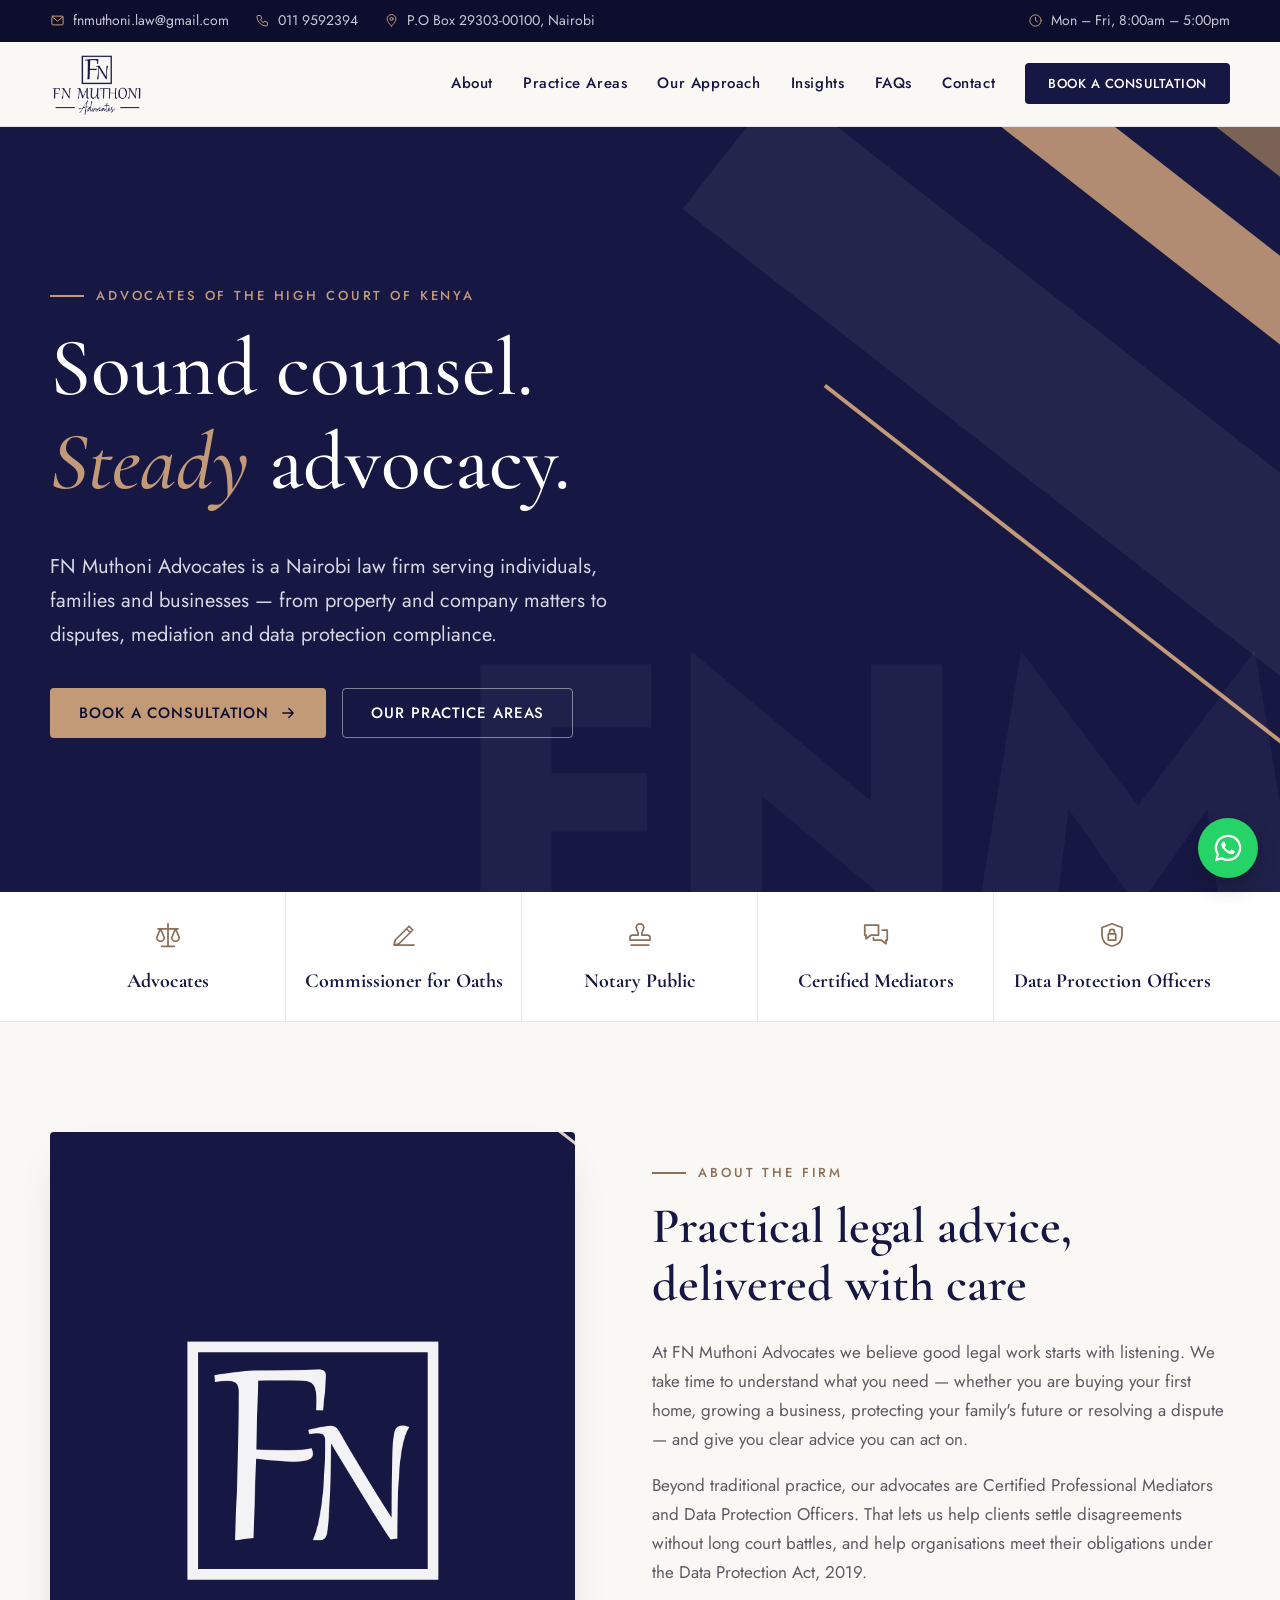
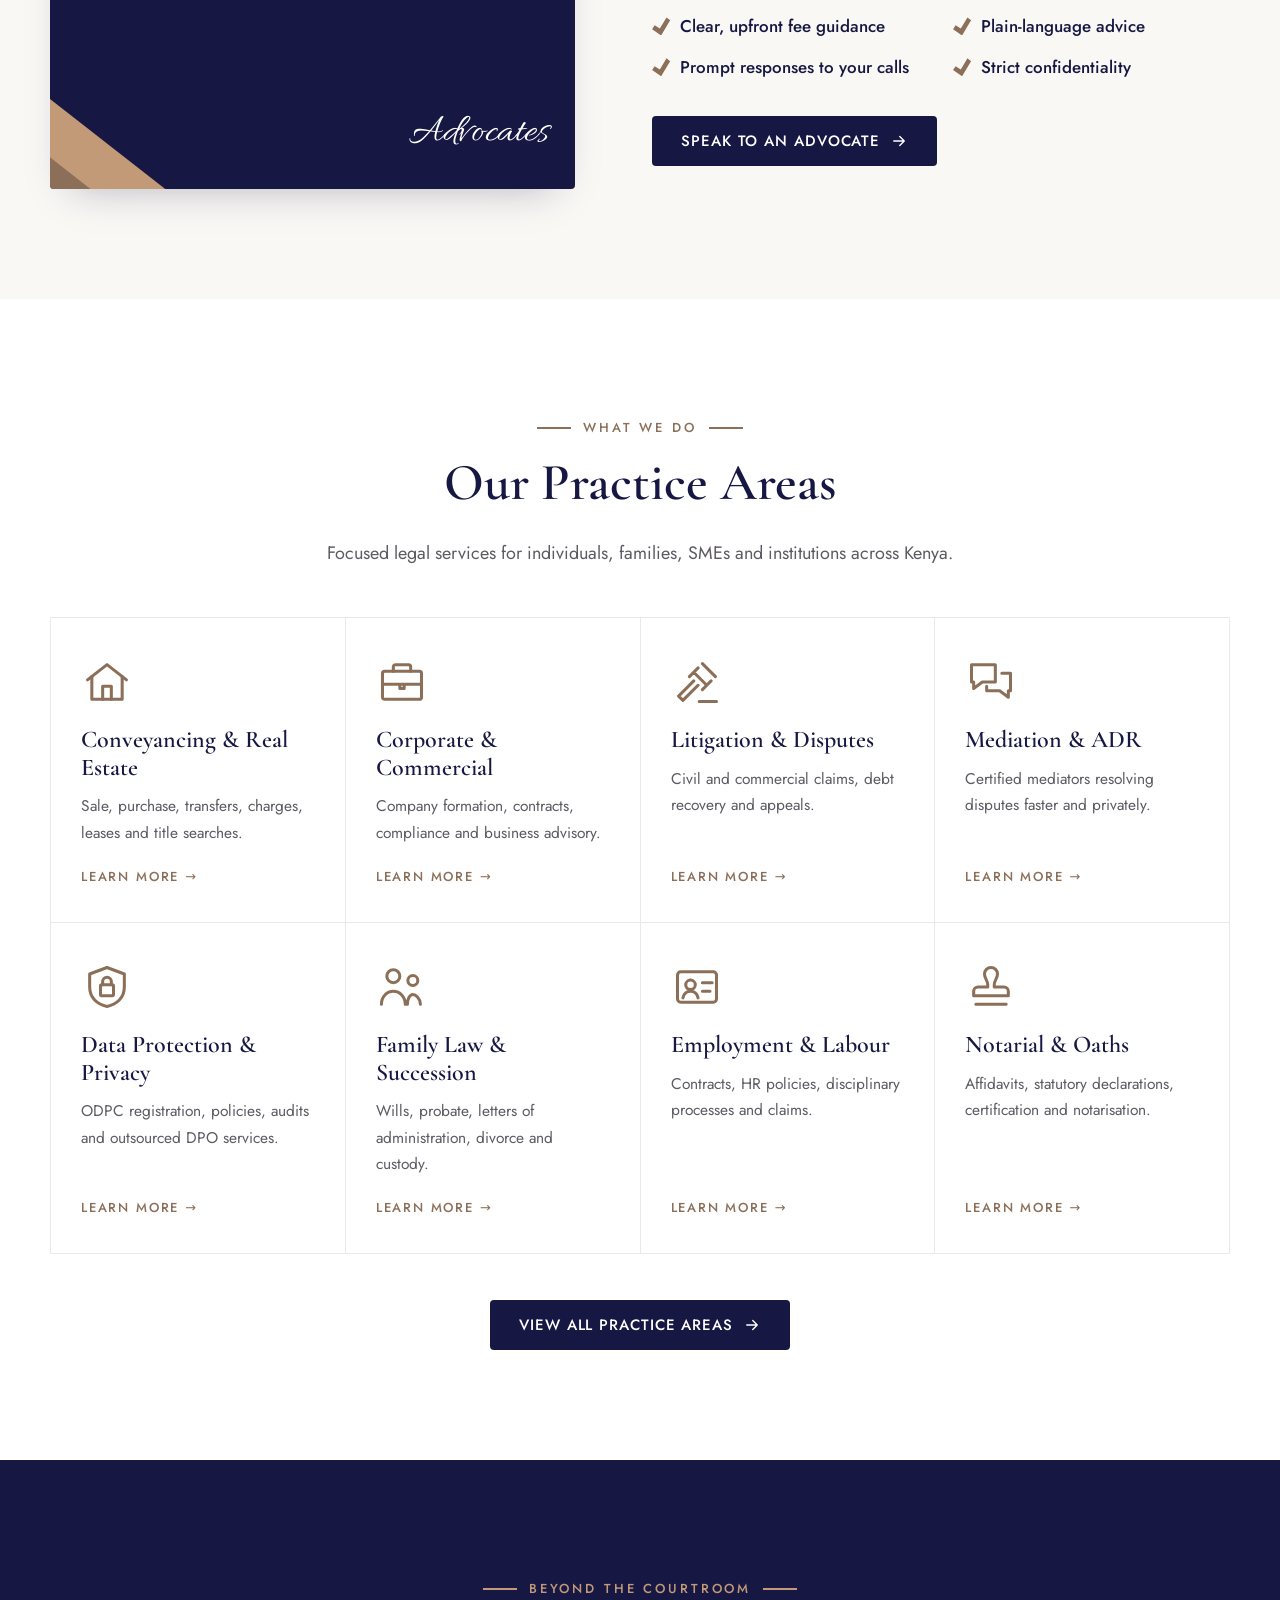
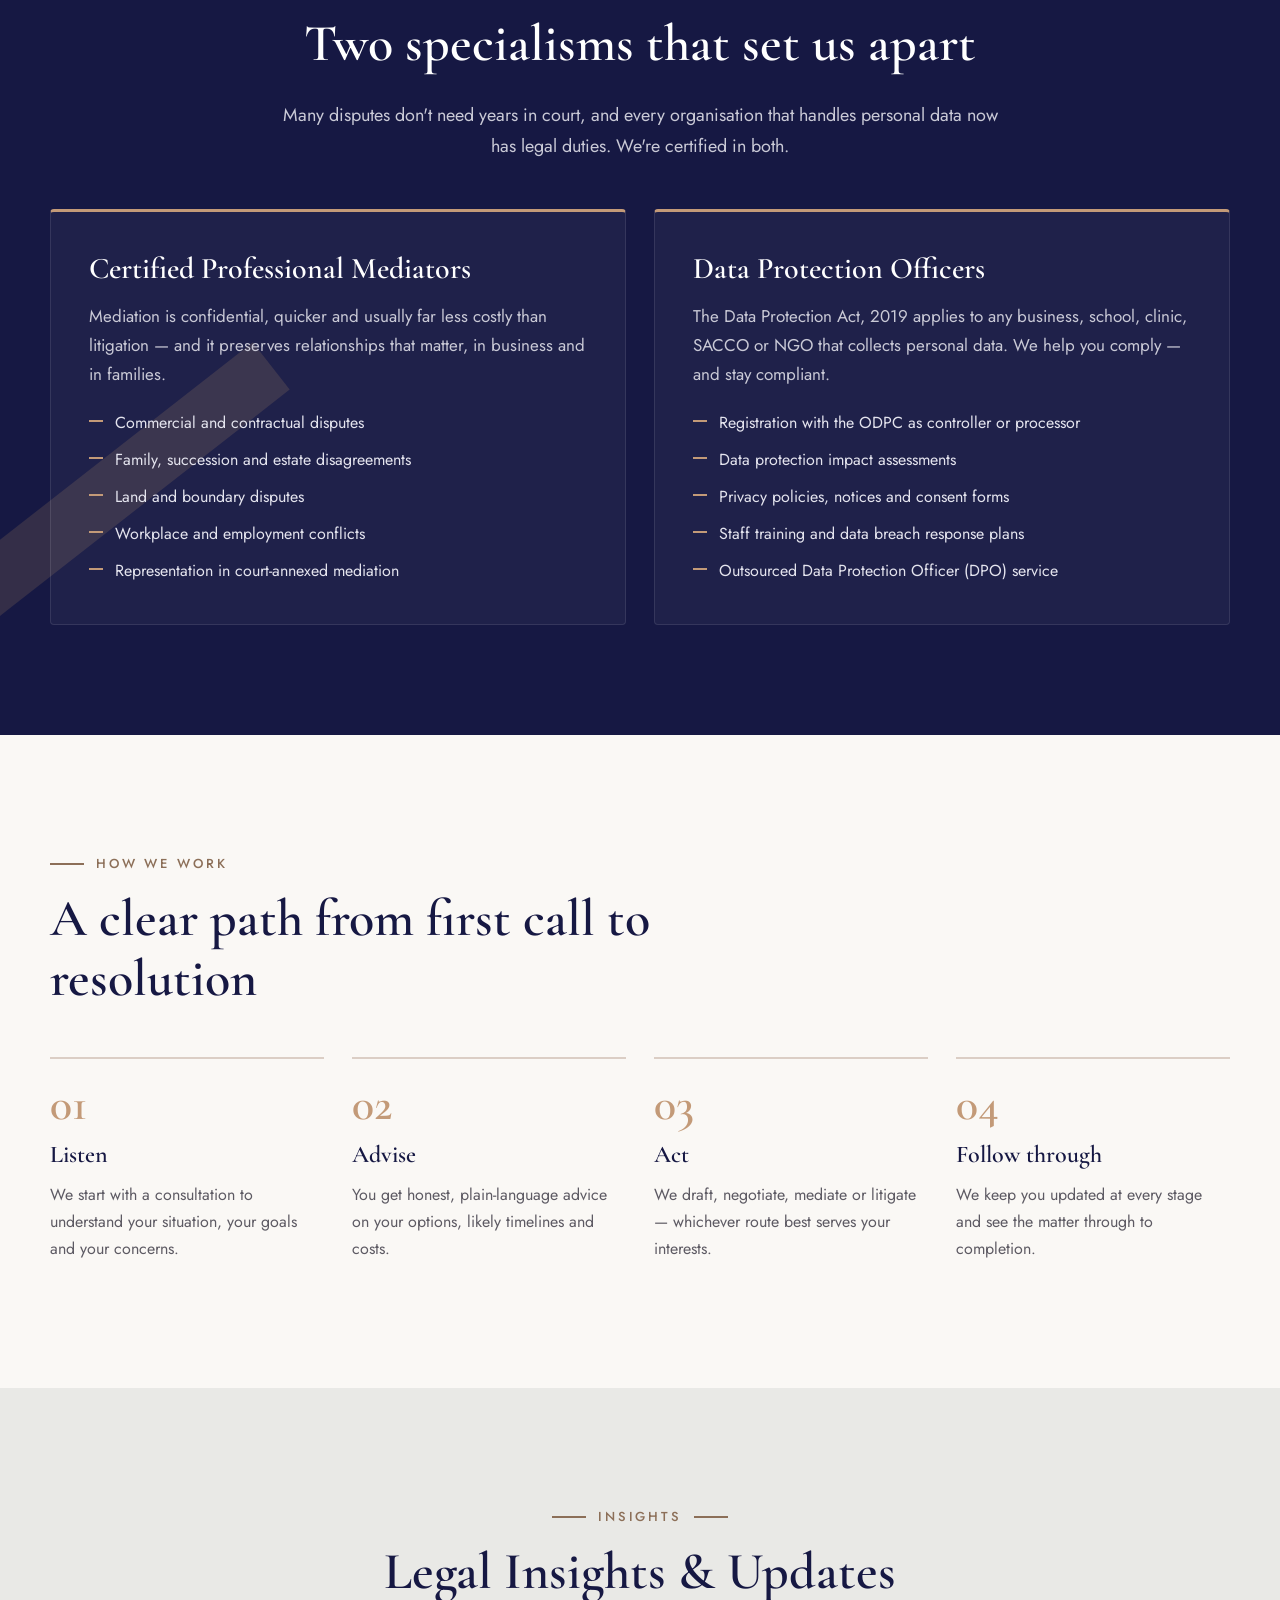
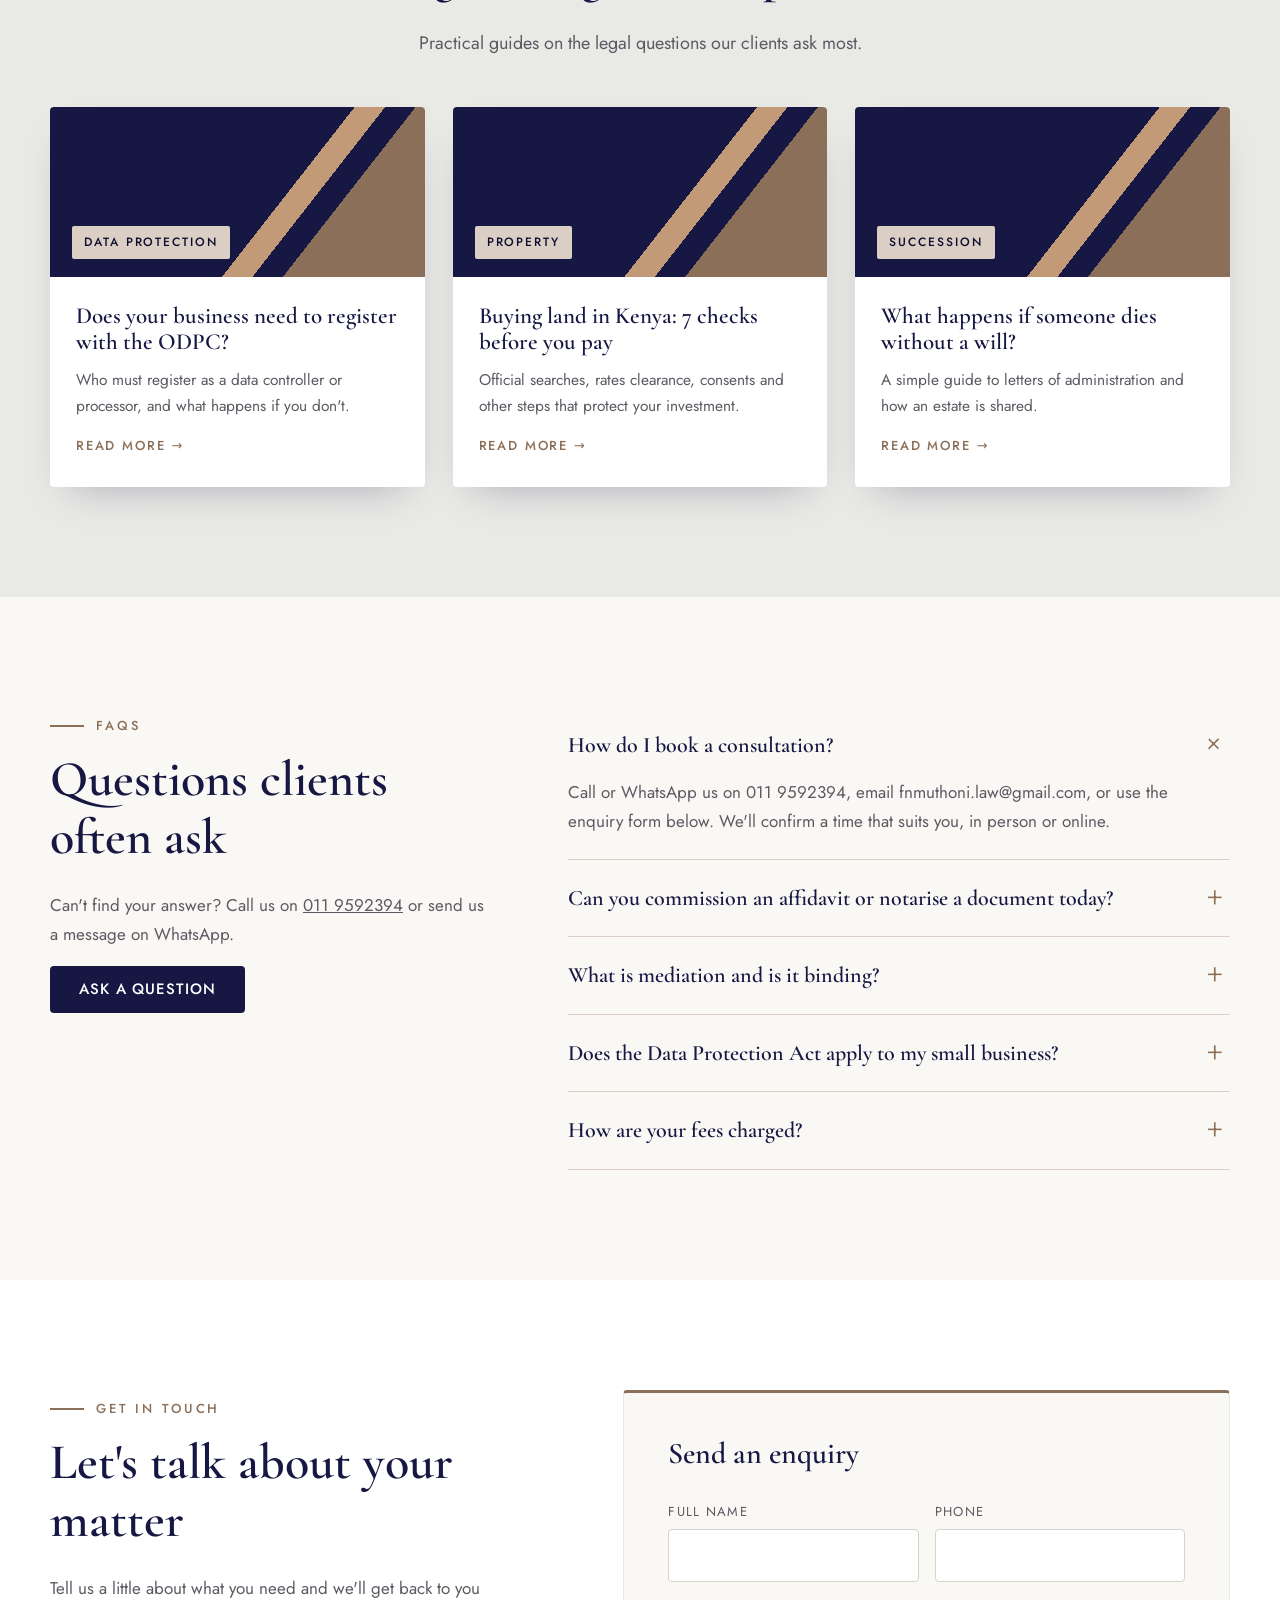
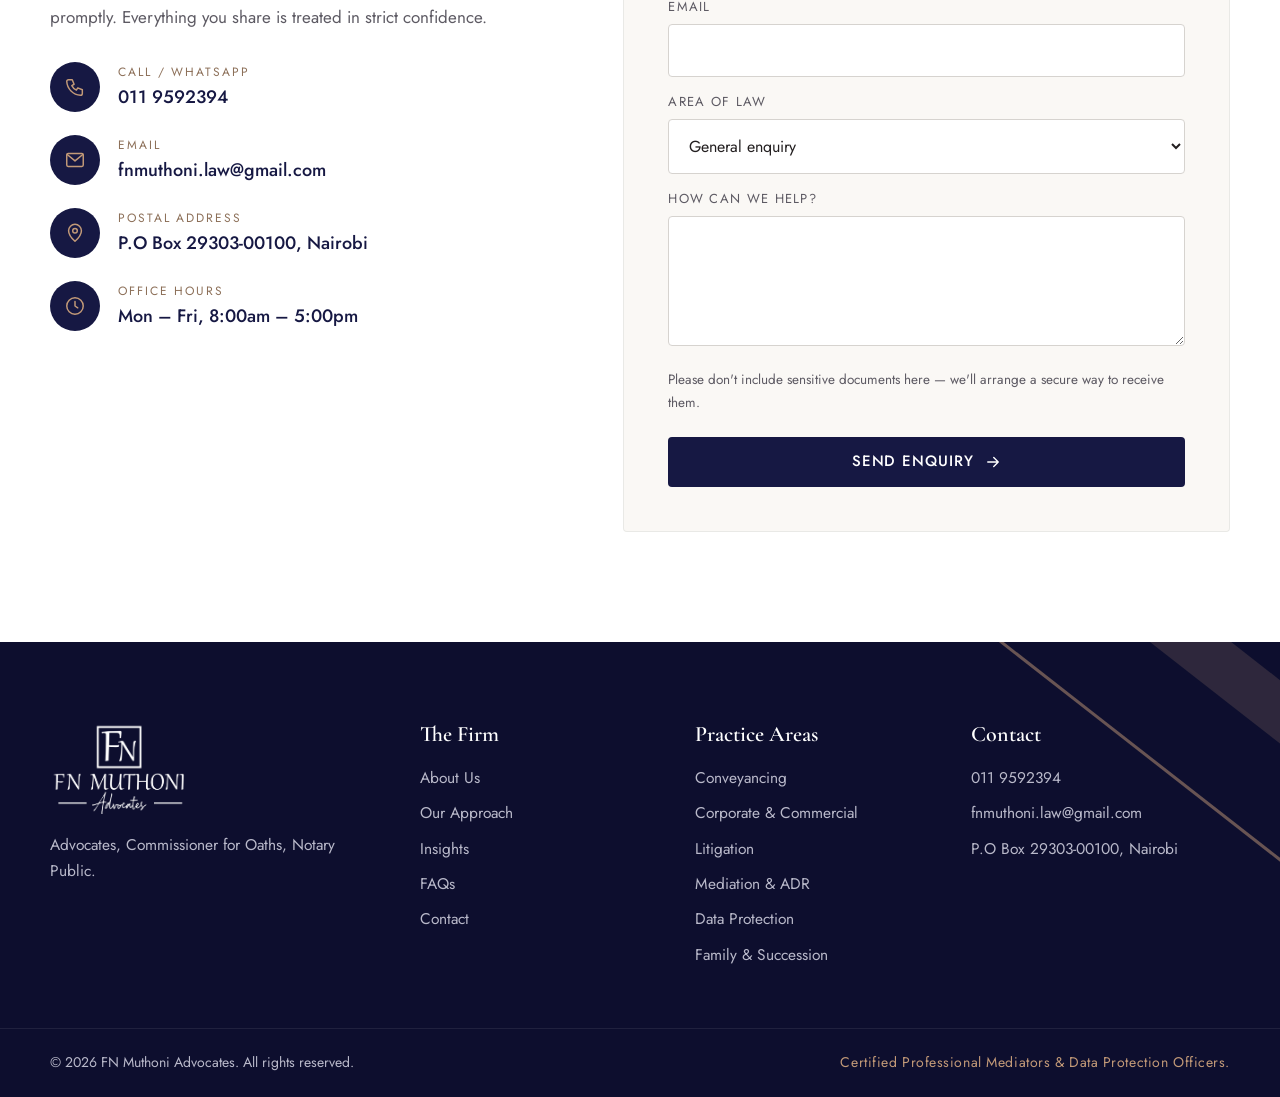
==== index.html @ 38c52c14 "FNM Advocates website: home and practice areas pages Co-Authored-By: Claude Opus 5.5 <noreply@anthro" ====
<!doctype html>
<html lang="en">
<head>
  <meta charset="utf-8">
  <meta name="viewport" content="width=device-width, initial-scale=1">
  <title>FN Muthoni Advocates | Law Firm in Nairobi, Kenya</title>
  <meta name="description" content="FN Muthoni Advocates — Advocates, Commissioner for Oaths and Notary Public in Nairobi. Certified Professional Mediators and Data Protection Officers. Conveyancing, corporate, litigation, family and succession, employment and data protection law.">
  <meta property="og:title" content="FN Muthoni Advocates">
  <meta property="og:description" content="Advocates, Commissioner for Oaths & Notary Public. Certified Professional Mediators & Data Protection Officers. Nairobi, Kenya.">
  <meta property="og:image" content="assets/logo-navy.png">
  <meta name="theme-color" content="#161843">
  <link rel="icon" href="assets/favicon.png">
  <link rel="preconnect" href="https://fonts.googleapis.com">
  <link rel="preconnect" href="https://fonts.gstatic.com" crossorigin>
  <link href="https://fonts.googleapis.com/css2?family=Allura&family=Cormorant+Garamond:ital,wght@0,500;0,600;1,500&family=Jost:wght@300;400;500&display=swap" rel="stylesheet">
  <link rel="stylesheet" href="styles.css">
  <script type="application/ld+json">
  {
    "@context": "https://schema.org",
    "@type": "LegalService",
    "name": "FN Muthoni Advocates",
    "alternateName": "FNM Advocates",
    "description": "Advocates, Commissioner for Oaths and Notary Public. Certified Professional Mediators and Data Protection Officers.",
    "email": "fnmuthoni.law@gmail.com",
    "telephone": "+254119592394",
    "address": { "@type": "PostalAddress", "postOfficeBoxNumber": "29303-00100", "addressLocality": "Nairobi", "addressCountry": "KE" },
    "areaServed": "Kenya"
  }
  </script>
</head>
<body>

<svg width="0" height="0" style="position:absolute" aria-hidden="true">
  <defs>
    <symbol id="i-mail" viewBox="0 0 24 24" fill="none" stroke="currentColor" stroke-width="1.6" stroke-linecap="round" stroke-linejoin="round"><rect x="3" y="5" width="18" height="14" rx="1.5"/><path d="M3.5 6l8.5 7 8.5-7"/></symbol>
    <symbol id="i-phone" viewBox="0 0 24 24" fill="none" stroke="currentColor" stroke-width="1.6" stroke-linecap="round" stroke-linejoin="round"><path d="M5 4h4l2 5-2.5 1.5a11 11 0 0 0 5 5L15 13l5 2v4a2 2 0 0 1-2 2A16 16 0 0 1 3 6a2 2 0 0 1 2-2"/></symbol>
    <symbol id="i-pin" viewBox="0 0 24 24" fill="none" stroke="currentColor" stroke-width="1.6" stroke-linecap="round" stroke-linejoin="round"><path d="M12 21s-7-6.2-7-11.5a7 7 0 0 1 14 0C19 14.8 12 21 12 21z"/><circle cx="12" cy="9.5" r="2.5"/></symbol>
    <symbol id="i-clock" viewBox="0 0 24 24" fill="none" stroke="currentColor" stroke-width="1.6" stroke-linecap="round" stroke-linejoin="round"><circle cx="12" cy="12" r="9"/><path d="M12 7v5l3 2"/></symbol>
    <symbol id="i-arrow" viewBox="0 0 24 24" fill="none" stroke="currentColor" stroke-width="1.8" stroke-linecap="round" stroke-linejoin="round"><path d="M5 12h14M13 6l6 6-6 6"/></symbol>
    <symbol id="i-menu" viewBox="0 0 24 24" fill="none" stroke="currentColor" stroke-width="1.8" stroke-linecap="round"><path d="M4 7h16M4 12h16M4 17h16"/></symbol>
    <symbol id="i-whatsapp" viewBox="0 0 24 24" fill="currentColor"><path d="M12.04 2a9.9 9.9 0 0 0-8.5 15l-1.4 5 5.2-1.4A9.9 9.9 0 1 0 12.04 2zm0 18.1a8.2 8.2 0 0 1-4.2-1.15l-.3-.18-3.1.8.83-3-.2-.31a8.2 8.2 0 1 1 6.97 3.84zm4.5-6.14c-.25-.12-1.47-.72-1.7-.8-.23-.09-.39-.13-.56.12-.16.25-.64.8-.79.97-.14.16-.29.19-.54.06a6.7 6.7 0 0 1-3.34-2.92c-.25-.43.25-.4.72-1.34.08-.16.04-.3-.02-.43-.06-.12-.56-1.34-.76-1.84-.2-.48-.4-.41-.56-.42h-.47a.9.9 0 0 0-.66.31 2.77 2.77 0 0 0-.86 2.06 4.8 4.8 0 0 0 1 2.55 11 11 0 0 0 4.2 3.72c1.57.68 2.18.73 2.97.62.48-.07 1.47-.6 1.68-1.18.2-.58.2-1.08.14-1.18-.06-.1-.23-.17-.48-.29z"/></symbol>
    <symbol id="i-house" viewBox="0 0 24 24" fill="none" stroke="currentColor" stroke-width="1.4" stroke-linecap="round" stroke-linejoin="round"><path d="M3 11l9-7 9 7"/><path d="M5 9.5V20h14V9.5"/><path d="M10 20v-6h4v6"/></symbol>
    <symbol id="i-brief" viewBox="0 0 24 24" fill="none" stroke="currentColor" stroke-width="1.4" stroke-linecap="round" stroke-linejoin="round"><rect x="3" y="7" width="18" height="13" rx="1"/><path d="M8 7V5a1 1 0 0 1 1-1h6a1 1 0 0 1 1 1v2M3 13h18M11 13v2h2v-2"/></symbol>
    <symbol id="i-gavel" viewBox="0 0 24 24" fill="none" stroke="currentColor" stroke-width="1.4" stroke-linecap="round" stroke-linejoin="round"><path d="M14.5 3.5l6 6M10.5 7.5l6 6M12.5 5.5l-4 4M18.5 11.5l-4 4M10.5 11.5L3.5 18.5l2 2 7-7M13 21h8"/></symbol>
    <symbol id="i-talk" viewBox="0 0 24 24" fill="none" stroke="currentColor" stroke-width="1.4" stroke-linecap="round" stroke-linejoin="round"><path d="M3 4h11v8H8l-4 3v-3H3z"/><path d="M17 8h4v8h-1v3l-4-3h-6v-2"/></symbol>
    <symbol id="i-shield" viewBox="0 0 24 24" fill="none" stroke="currentColor" stroke-width="1.4" stroke-linecap="round" stroke-linejoin="round"><path d="M12 3l8 3v6c0 5-3.5 8-8 9-4.5-1-8-4-8-9V6z"/><rect x="9" y="11" width="6" height="5" rx=".5"/><path d="M10 11V9.5a2 2 0 0 1 4 0V11"/></symbol>
    <symbol id="i-family" viewBox="0 0 24 24" fill="none" stroke="currentColor" stroke-width="1.4" stroke-linecap="round" stroke-linejoin="round"><circle cx="8" cy="7" r="3"/><circle cx="17" cy="9" r="2.3"/><path d="M2.5 20c0-3.5 2.5-6 5.5-6s5.5 2.5 5.5 6M14.5 20c0-2.6 1.2-4.5 2.5-4.5s3.5 1.9 3.5 4.5"/></symbol>
    <symbol id="i-badge" viewBox="0 0 24 24" fill="none" stroke="currentColor" stroke-width="1.4" stroke-linecap="round" stroke-linejoin="round"><rect x="3" y="5" width="18" height="14" rx="1.5"/><circle cx="9" cy="11" r="2.2"/><path d="M5.5 17c.5-2 2-3 3.5-3s3 1 3.5 3M14.5 10h4.5M14.5 14h3.5"/></symbol>
    <symbol id="i-stamp" viewBox="0 0 24 24" fill="none" stroke="currentColor" stroke-width="1.4" stroke-linecap="round" stroke-linejoin="round"><path d="M12 3a3 3 0 0 0-3 3c0 2 1.5 3 1.5 5v1H6a2 2 0 0 0-2 2v2h16v-2a2 2 0 0 0-2-2h-4.5v-1c0-2 1.5-3 1.5-5a3 3 0 0 0-3-3zM5 20h14"/></symbol>
    <symbol id="i-scale" viewBox="0 0 24 24" fill="none" stroke="currentColor" stroke-width="1.4" stroke-linecap="round" stroke-linejoin="round"><path d="M12 3v18M7 21h10M4 7h16M6 7l-3 7a3 3 0 0 0 6 0zM18 7l-3 7a3 3 0 0 0 6 0z"/></symbol>
    <symbol id="i-pen" viewBox="0 0 24 24" fill="none" stroke="currentColor" stroke-width="1.4" stroke-linecap="round" stroke-linejoin="round"><path d="M4 20l4-1 11-11-3-3L5 16zM14 7l3 3M4 20h16"/></symbol>
  </defs>
</svg>

<div class="topbar">
  <div class="wrap">
    <div class="items">
      <a href="mailto:fnmuthoni.law@gmail.com"><svg><use href="#i-mail"/></svg>fnmuthoni.law@gmail.com</a>
      <a href="tel:+254119592394"><svg><use href="#i-phone"/></svg>011 9592394</a>
      <span class="po"><svg><use href="#i-pin"/></svg>P.O Box 29303-00100, Nairobi</span>
    </div>
    <span><svg><use href="#i-clock"/></svg>Mon – Fri, 8:00am – 5:00pm</span>
  </div>
</div>

<header class="header">
  <div class="wrap">
    <a class="brand" href="index.html" aria-label="FN Muthoni Advocates — home"><img src="assets/logo-navy.png" alt="FN Muthoni Advocates"></a>
    <button class="menu-toggle" aria-label="Open menu" aria-expanded="false"><svg><use href="#i-menu"/></svg></button>
    <nav class="nav">
      <a href="#about">About</a>
      <a href="practice-areas.html">Practice Areas</a>
      <a href="#approach">Our Approach</a>
      <a href="#insights">Insights</a>
      <a href="#faq">FAQs</a>
      <a href="#contact">Contact</a>
      <a class="btn btn-navy" href="#contact">Book a Consultation</a>
    </nav>
  </div>
</header>

<main>
  <!-- Hero -->
  <section class="hero">
    <div class="stripes" aria-hidden="true"><span class="s3"></span><span class="s2"></span><span class="s1"></span><span class="s4"></span></div>
    <div class="watermark" aria-hidden="true">FNM</div>
    <div class="wrap">
      <div class="hero-inner reveal">
        <div class="eyebrow">Advocates of the High Court of Kenya</div>
        <h1>Sound counsel.<br><em>Steady</em> advocacy.</h1>
        <p class="lead">FN Muthoni Advocates is a Nairobi law firm serving individuals, families and businesses — from property and company matters to disputes, mediation and data protection compliance.</p>
        <div class="actions">
          <a class="btn btn-gold" href="#contact">Book a Consultation <svg><use href="#i-arrow"/></svg></a>
          <a class="btn btn-ghost" href="practice-areas.html">Our Practice Areas</a>
        </div>
      </div>
    </div>
  </section>

  <!-- Credentials (from the letterhead) -->
  <section class="creds" aria-label="Our credentials">
    <div class="wrap">
      <div class="cred"><svg><use href="#i-scale"/></svg><strong>Advocates</strong></div>
      <div class="cred"><svg><use href="#i-pen"/></svg><strong>Commissioner for Oaths</strong></div>
      <div class="cred"><svg><use href="#i-stamp"/></svg><strong>Notary Public</strong></div>
      <div class="cred"><svg><use href="#i-talk"/></svg><strong>Certified Mediators</strong></div>
      <div class="cred"><svg><use href="#i-shield"/></svg><strong>Data Protection Officers</strong></div>
    </div>
  </section>

  <!-- About -->
  <section class="section" id="about">
    <div class="wrap about-grid">
      <div class="about-visual reveal">
        <div class="stripes" aria-hidden="true"><span class="s3"></span><span class="s2"></span><span class="s1"></span></div>
        <div class="mono"><img src="assets/monogram-white.png" alt=""></div>
        <div class="caption">Advocates</div>
      </div>
      <div class="about-copy reveal">
        <div class="eyebrow">About the firm</div>
        <h2>Practical legal advice, delivered with care</h2>
        <p>At FN Muthoni Advocates we believe good legal work starts with listening. We take time to understand what you need — whether you are buying your first home, growing a business, protecting your family's future or resolving a dispute — and give you clear advice you can act on.</p>
        <p>Beyond traditional practice, our advocates are Certified Professional Mediators and Data Protection Officers. That lets us help clients settle disagreements without long court battles, and help organisations meet their obligations under the Data Protection Act, 2019.</p>
        <ul class="ticks">
          <li>Clear, upfront fee guidance</li>
          <li>Plain-language advice</li>
          <li>Prompt responses to your calls</li>
          <li>Strict confidentiality</li>
        </ul>
        <a class="btn btn-navy" href="#contact">Speak to an Advocate <svg><use href="#i-arrow"/></svg></a>
      </div>
    </div>
  </section>

  <!-- Practice areas -->
  <section class="section practice" id="practice">
    <div class="wrap">
      <div class="section-head center reveal">
        <div class="eyebrow">What we do</div>
        <h2>Our Practice Areas</h2>
        <p>Focused legal services for individuals, families, SMEs and institutions across Kenya.</p>
      </div>
      <div class="pa-grid reveal">
        <a class="pa-card" href="practice-areas.html#conveyancing"><svg class="icon"><use href="#i-house"/></svg><h3>Conveyancing &amp; Real Estate</h3><p>Sale, purchase, transfers, charges, leases and title searches.</p><span class="more">Learn more →</span></a>
        <a class="pa-card" href="practice-areas.html#corporate"><svg class="icon"><use href="#i-brief"/></svg><h3>Corporate &amp; Commercial</h3><p>Company formation, contracts, compliance and business advisory.</p><span class="more">Learn more →</span></a>
        <a class="pa-card" href="practice-areas.html#litigation"><svg class="icon"><use href="#i-gavel"/></svg><h3>Litigation &amp; Disputes</h3><p>Civil and commercial claims, debt recovery and appeals.</p><span class="more">Learn more →</span></a>
        <a class="pa-card" href="practice-areas.html#mediation"><svg class="icon"><use href="#i-talk"/></svg><h3>Mediation &amp; ADR</h3><p>Certified mediators resolving disputes faster and privately.</p><span class="more">Learn more →</span></a>
        <a class="pa-card" href="practice-areas.html#data-protection"><svg class="icon"><use href="#i-shield"/></svg><h3>Data Protection &amp; Privacy</h3><p>ODPC registration, policies, audits and outsourced DPO services.</p><span class="more">Learn more →</span></a>
        <a class="pa-card" href="practice-areas.html#family"><svg class="icon"><use href="#i-family"/></svg><h3>Family Law &amp; Succession</h3><p>Wills, probate, letters of administration, divorce and custody.</p><span class="more">Learn more →</span></a>
        <a class="pa-card" href="practice-areas.html#employment"><svg class="icon"><use href="#i-badge"/></svg><h3>Employment &amp; Labour</h3><p>Contracts, HR policies, disciplinary processes and claims.</p><span class="more">Learn more →</span></a>
        <a class="pa-card" href="practice-areas.html#notarial"><svg class="icon"><use href="#i-stamp"/></svg><h3>Notarial &amp; Oaths</h3><p>Affidavits, statutory declarations, certification and notarisation.</p><span class="more">Learn more →</span></a>
      </div>
      <div class="center-cta"><a class="btn btn-navy" href="practice-areas.html">View All Practice Areas <svg><use href="#i-arrow"/></svg></a></div>
    </div>
  </section>

  <!-- Specialisms -->
  <section class="section special">
    <div class="stripes" aria-hidden="true"><span class="s1"></span></div>
    <div class="wrap">
      <div class="section-head center reveal">
        <div class="eyebrow">Beyond the courtroom</div>
        <h2>Two specialisms that set us apart</h2>
        <p>Many disputes don't need years in court, and every organisation that handles personal data now has legal duties. We're certified in both.</p>
      </div>
      <div class="special-grid">
        <div class="special-card reveal">
          <h3>Certified Professional Mediators</h3>
          <p>Mediation is confidential, quicker and usually far less costly than litigation — and it preserves relationships that matter, in business and in families.</p>
          <ul>
            <li>Commercial and contractual disputes</li>
            <li>Family, succession and estate disagreements</li>
            <li>Land and boundary disputes</li>
            <li>Workplace and employment conflicts</li>
            <li>Representation in court-annexed mediation</li>
          </ul>
        </div>
        <div class="special-card reveal">
          <h3>Data Protection Officers</h3>
          <p>The Data Protection Act, 2019 applies to any business, school, clinic, SACCO or NGO that collects personal data. We help you comply — and stay compliant.</p>
          <ul>
            <li>Registration with the ODPC as controller or processor</li>
            <li>Data protection impact assessments</li>
            <li>Privacy policies, notices and consent forms</li>
            <li>Staff training and data breach response plans</li>
            <li>Outsourced Data Protection Officer (DPO) service</li>
          </ul>
        </div>
      </div>
    </div>
  </section>

  <!-- Approach -->
  <section class="section" id="approach">
    <div class="wrap">
      <div class="section-head reveal">
        <div class="eyebrow">How we work</div>
        <h2>A clear path from first call to resolution</h2>
      </div>
      <div class="steps">
        <div class="step reveal"><h3>Listen</h3><p>We start with a consultation to understand your situation, your goals and your concerns.</p></div>
        <div class="step reveal"><h3>Advise</h3><p>You get honest, plain-language advice on your options, likely timelines and costs.</p></div>
        <div class="step reveal"><h3>Act</h3><p>We draft, negotiate, mediate or litigate — whichever route best serves your interests.</p></div>
        <div class="step reveal"><h3>Follow through</h3><p>We keep you updated at every stage and see the matter through to completion.</p></div>
      </div>
    </div>
  </section>

  <!-- Insights -->
  <section class="section insights" id="insights">
    <div class="wrap">
      <div class="section-head center reveal">
        <div class="eyebrow">Insights</div>
        <h2>Legal Insights &amp; Updates</h2>
        <p>Practical guides on the legal questions our clients ask most.</p>
      </div>
      <div class="post-grid">
        <article class="post reveal">
          <div class="thumb"><div class="stripes"><span class="s2"></span><span class="s1"></span></div><span class="tag">Data Protection</span></div>
          <div class="body"><h3>Does your business need to register with the ODPC?</h3><p>Who must register as a data controller or processor, and what happens if you don't.</p><a class="more" href="#contact">Read more →</a></div>
        </article>
        <article class="post reveal">
          <div class="thumb"><div class="stripes"><span class="s2"></span><span class="s1"></span></div><span class="tag">Property</span></div>
          <div class="body"><h3>Buying land in Kenya: 7 checks before you pay</h3><p>Official searches, rates clearance, consents and other steps that protect your investment.</p><a class="more" href="#contact">Read more →</a></div>
        </article>
        <article class="post reveal">
          <div class="thumb"><div class="stripes"><span class="s2"></span><span class="s1"></span></div><span class="tag">Succession</span></div>
          <div class="body"><h3>What happens if someone dies without a will?</h3><p>A simple guide to letters of administration and how an estate is shared.</p><a class="more" href="#contact">Read more →</a></div>
        </article>
      </div>
    </div>
  </section>

  <!-- FAQ -->
  <section class="section" id="faq">
    <div class="wrap faq-wrap">
      <div class="reveal">
        <div class="eyebrow">FAQs</div>
        <h2 style="font-size:clamp(34px,4.4vw,50px)">Questions clients often ask</h2>
        <p style="color:var(--muted)">Can't find your answer? Call us on <a href="tel:+254119592394">011 9592394</a> or send us a message on WhatsApp.</p>
        <a class="btn btn-navy" href="#contact">Ask a Question</a>
      </div>
      <div class="faq reveal">
        <details open>
          <summary>How do I book a consultation?</summary>
          <p>Call or WhatsApp us on 011 9592394, email fnmuthoni.law@gmail.com, or use the enquiry form below. We'll confirm a time that suits you, in person or online.</p>
        </details>
        <details>
          <summary>Can you commission an affidavit or notarise a document today?</summary>
          <p>Yes. As Commissioner for Oaths and Notary Public we handle affidavits, statutory declarations and notarisation of documents for local and international use. Bring original identification and the documents, unsigned.</p>
        </details>
        <details>
          <summary>What is mediation and is it binding?</summary>
          <p>Mediation is a confidential process where a neutral, certified mediator helps the parties reach their own agreement. Once the parties sign a settlement agreement it can be binding, and in court-annexed mediation it can be adopted as an order of the court.</p>
        </details>
        <details>
          <summary>Does the Data Protection Act apply to my small business?</summary>
          <p>If you collect personal data — customer names, phone numbers, staff records, patient or student files — the Act applies to you. Registration thresholds depend on your sector and size; we can assess your position quickly.</p>
        </details>
        <details>
          <summary>How are your fees charged?</summary>
          <p>Fees are guided by the Advocates (Remuneration) Order and depend on the nature of the matter. We explain the expected fees before any work starts, so there are no surprises.</p>
        </details>
      </div>
    </div>
  </section>

  <!-- Contact -->
  <section class="section contact" id="contact">
    <div class="wrap contact-grid">
      <div class="reveal">
        <div class="eyebrow">Get in touch</div>
        <h2 style="font-size:clamp(34px,4.4vw,50px)">Let's talk about your matter</h2>
        <p style="color:var(--muted)">Tell us a little about what you need and we'll get back to you promptly. Everything you share is treated in strict confidence.</p>
        <ul class="contact-list">
          <li><span class="ic"><svg><use href="#i-phone"/></svg></span><div><small>Call / WhatsApp</small><a href="tel:+254119592394">011 9592394</a></div></li>
          <li><span class="ic"><svg><use href="#i-mail"/></svg></span><div><small>Email</small><a href="mailto:fnmuthoni.law@gmail.com">fnmuthoni.law@gmail.com</a></div></li>
          <li><span class="ic"><svg><use href="#i-pin"/></svg></span><div><small>Postal address</small><span>P.O Box 29303-00100, Nairobi</span></div></li>
          <li><span class="ic"><svg><use href="#i-clock"/></svg></span><div><small>Office hours</small><span>Mon – Fri, 8:00am – 5:00pm</span></div></li>
        </ul>
      </div>
      <form class="form reveal" id="enquiry">
        <h3>Send an enquiry</h3>
        <div class="row">
          <div><label for="f-name">Full name</label><input id="f-name" name="name" required autocomplete="name"></div>
          <div><label for="f-phone">Phone</label><input id="f-phone" name="phone" type="tel" required autocomplete="tel"></div>
        </div>
        <label for="f-email">Email</label><input id="f-email" name="email" type="email" autocomplete="email">
        <label for="f-matter">Area of law</label>
        <select id="f-matter" name="matter">
          <option>General enquiry</option>
          <option>Conveyancing &amp; Real Estate</option>
          <option>Corporate &amp; Commercial</option>
          <option>Litigation &amp; Disputes</option>
          <option>Mediation &amp; ADR</option>
          <option>Data Protection &amp; Privacy</option>
          <option>Family Law &amp; Succession</option>
          <option>Employment &amp; Labour</option>
          <option>Notarial &amp; Oaths</option>
        </select>
        <label for="f-msg">How can we help?</label>
        <textarea id="f-msg" name="message" required></textarea>
        <p class="note">Please don't include sensitive documents here — we'll arrange a secure way to receive them.</p>
        <button class="btn btn-navy" type="submit">Send Enquiry <svg><use href="#i-arrow"/></svg></button>
      </form>
    </div>
  </section>
</main>

<footer class="footer">
  <div class="stripes" aria-hidden="true"><span class="s1"></span><span class="s2"></span></div>
  <div class="wrap footer-grid">
    <div>
      <img src="assets/logo-white.png" alt="FN Muthoni Advocates">
      <p>Advocates, Commissioner for Oaths, Notary Public.</p>
    </div>
    <div>
      <h4>The Firm</h4>
      <ul>
        <li><a href="#about">About Us</a></li>
        <li><a href="#approach">Our Approach</a></li>
        <li><a href="#insights">Insights</a></li>
        <li><a href="#faq">FAQs</a></li>
        <li><a href="#contact">Contact</a></li>
      </ul>
    </div>
    <div>
      <h4>Practice Areas</h4>
      <ul>
        <li><a href="practice-areas.html#conveyancing">Conveyancing</a></li>
        <li><a href="practice-areas.html#corporate">Corporate &amp; Commercial</a></li>
        <li><a href="practice-areas.html#litigation">Litigation</a></li>
        <li><a href="practice-areas.html#mediation">Mediation &amp; ADR</a></li>
        <li><a href="practice-areas.html#data-protection">Data Protection</a></li>
        <li><a href="practice-areas.html#family">Family &amp; Succession</a></li>
      </ul>
    </div>
    <div>
      <h4>Contact</h4>
      <ul>
        <li><a href="tel:+254119592394">011 9592394</a></li>
        <li><a href="mailto:fnmuthoni.law@gmail.com">fnmuthoni.law@gmail.com</a></li>
        <li>P.O Box 29303-00100, Nairobi</li>
      </ul>
    </div>
  </div>
  <div class="footer-bottom">
    <div class="wrap">
      <span>© <span id="year">2026</span> FN Muthoni Advocates. All rights reserved.</span>
      <span class="tagline">Certified Professional Mediators &amp; Data Protection Officers.</span>
    </div>
  </div>
</footer>

<a class="wa" href="https://wa.me/254119592394?text=Hello%20FN%20Muthoni%20Advocates%2C%20I%27d%20like%20to%20make%20an%20enquiry." target="_blank" rel="noopener" aria-label="Chat with us on WhatsApp"><svg><use href="#i-whatsapp"/></svg></a>

<script src="main.js"></script>
</body>
</html>
---- styles.css ----
/* FN Muthoni Advocates — brand tokens taken from the letterhead */
:root {
  --navy: #161843;
  --navy-deep: #0d0e2e;
  --bronze: #8c6f58;
  --tan: #c39a78;
  --sand: #dbcec5;
  --mist: #e9e9e6;
  --ink: #231f20;
  --paper: #faf8f5;
  --white: #ffffff;
  --muted: #5d5a63;

  --serif: "Cormorant Garamond", Georgia, serif;
  --sans: "Jost", "Segoe UI", system-ui, sans-serif;
  --script: "Allura", cursive;

  --wrap: 1180px;
  --radius: 4px;
  --shadow: 0 18px 40px -22px rgba(22, 24, 67, 0.35);
}

*, *::before, *::after { box-sizing: border-box; }
html { scroll-behavior: smooth; scroll-padding-top: 90px; }
body {
  margin: 0;
  font-family: var(--sans);
  font-size: 17px;
  line-height: 1.7;
  color: var(--ink);
  background: var(--paper);
  -webkit-font-smoothing: antialiased;
}
img { max-width: 100%; display: block; }
a { color: inherit; }
h1, h2, h3, h4 { font-family: var(--serif); font-weight: 600; line-height: 1.15; margin: 0 0 .5em; color: var(--navy); }
p { margin: 0 0 1em; }

.wrap { width: min(var(--wrap), 100% - 32px); margin-inline: auto; }
.eyebrow {
  display: inline-flex; align-items: center; gap: 12px;
  font-size: 13px; letter-spacing: .22em; text-transform: uppercase; font-weight: 500;
  color: var(--bronze); margin-bottom: 14px;
}
.eyebrow::before { content: ""; width: 34px; height: 2px; background: var(--bronze); }
.section { padding: clamp(64px, 9vw, 110px) 0; }
.section-head { max-width: 720px; margin-bottom: 48px; }
.section-head.center { margin-inline: auto; text-align: center; }
.section-head.center .eyebrow::after { content: ""; width: 34px; height: 2px; background: var(--bronze); }
.section-head h2 { font-size: clamp(34px, 4.6vw, 52px); }
.section-head p { color: var(--muted); font-size: 18px; }

/* Buttons */
.btn {
  display: inline-flex; align-items: center; gap: 10px;
  padding: 15px 28px; border-radius: var(--radius);
  font: 500 15px/1 var(--sans); letter-spacing: .06em; text-transform: uppercase;
  text-decoration: none; border: 1.5px solid transparent; cursor: pointer;
  transition: background .25s, color .25s, border-color .25s, transform .25s;
}
.btn:hover { transform: translateY(-2px); }
.btn-gold { background: var(--tan); color: var(--navy-deep); }
.btn-gold:hover { background: var(--sand); }
.btn-navy { background: var(--navy); color: var(--white); }
.btn-navy:hover { background: var(--bronze); }
.btn-ghost { border-color: rgba(255,255,255,.45); color: var(--white); }
.btn-ghost:hover { border-color: var(--tan); color: var(--tan); }
.btn svg { width: 18px; height: 18px; }

/* Top bar */
.topbar { background: var(--navy-deep); color: #c9c9d6; font-size: 14px; }
.topbar .wrap { display: flex; justify-content: space-between; gap: 16px; padding: 9px 0; flex-wrap: wrap; }
.topbar a { text-decoration: none; }
.topbar a:hover { color: var(--tan); }
.topbar .items { display: flex; gap: 26px; flex-wrap: wrap; }
.topbar span, .topbar a { display: inline-flex; align-items: center; gap: 8px; }
.topbar svg { width: 15px; height: 15px; color: var(--tan); }

/* Header / nav */
.header {
  position: sticky; top: 0; z-index: 50;
  background: rgba(250, 248, 245, .96);
  backdrop-filter: blur(8px);
  border-bottom: 1px solid rgba(22, 24, 67, .08);
  transition: box-shadow .3s;
}
.header.scrolled { box-shadow: 0 8px 24px -16px rgba(22, 24, 67, .4); }
.header .wrap { display: flex; align-items: center; justify-content: space-between; height: 84px; }
.brand img { height: 62px; width: auto; }
.nav { display: flex; align-items: center; gap: 30px; }
.nav a {
  text-decoration: none; font-size: 15px; font-weight: 500; letter-spacing: .04em; color: var(--navy);
  position: relative; padding: 6px 0;
}
.nav a:not(.btn)::after {
  content: ""; position: absolute; left: 0; bottom: 0; width: 0; height: 2px; background: var(--bronze); transition: width .25s;
}
.nav a:not(.btn):hover::after, .nav a.active::after { width: 100%; }
.nav .btn { padding: 13px 22px; font-size: 13px; color: var(--white); }
.menu-toggle { display: none; background: none; border: 0; cursor: pointer; padding: 8px; color: var(--navy); }
.menu-toggle svg { width: 28px; height: 28px; }

/* Hero */
.hero {
  position: relative; overflow: hidden;
  background: var(--navy);
  color: var(--white);
  padding: clamp(80px, 12vw, 150px) 0 clamp(90px, 12vw, 160px);
}
.hero .watermark {
  position: absolute; right: -2%; bottom: -8%;
  font: 800 clamp(180px, 30vw, 420px)/0.8 var(--sans);
  color: rgba(255,255,255,.04); letter-spacing: -.02em; pointer-events: none; user-select: none;
}
.stripes { position: absolute; pointer-events: none; }
.stripes span { position: absolute; display: block; transform-origin: center; }
.hero .stripes { top: 0; right: 0; width: 46%; height: 100%; }
.hero .stripes .s1 { width: 160%; height: 70px; background: rgba(195, 154, 120, .9); top: 6%; right: -60%; transform: rotate(38deg); }
.hero .stripes .s2 { width: 160%; height: 120px; background: rgba(140, 111, 88, .85); top: -10%; right: -82%; transform: rotate(38deg); }
.hero .stripes .s3 { width: 160%; height: 160px; background: rgba(233, 233, 230, .06); top: 30%; right: -50%; transform: rotate(38deg); }
.hero .stripes .s4 { width: 120%; height: 4px; background: var(--tan); top: 62%; right: -30%; transform: rotate(38deg); }
.hero-inner { position: relative; max-width: 760px; }
.hero .eyebrow { color: var(--tan); }
.hero .eyebrow::before { background: var(--tan); }
.hero h1 { color: var(--white); font-size: clamp(44px, 7vw, 82px); font-weight: 500; }
.hero h1 em { font-style: italic; color: var(--tan); }
.hero p.lead { font-size: clamp(17px, 2vw, 20px); color: #d7d7e4; max-width: 600px; margin-bottom: 36px; }
.hero .actions { display: flex; gap: 16px; flex-wrap: wrap; }

/* Credentials strip */
.creds { background: var(--white); border-bottom: 1px solid var(--mist); }
.creds .wrap { display: grid; grid-template-columns: repeat(5, 1fr); }
.cred { padding: 28px 18px; text-align: center; border-right: 1px solid var(--mist); }
.cred:last-child { border-right: 0; }
.cred svg { width: 30px; height: 30px; color: var(--bronze); margin: 0 auto 10px; }
.cred strong { display: block; font-family: var(--serif); font-size: 20px; color: var(--navy); line-height: 1.2; }

/* About */
.about-grid { display: grid; grid-template-columns: 1fr 1.1fr; gap: clamp(40px, 6vw, 90px); align-items: center; }
.about-visual { position: relative; aspect-ratio: 4/5; background: var(--navy); border-radius: var(--radius); overflow: hidden; box-shadow: var(--shadow); }
.about-visual .mono { position: absolute; inset: 0; display: grid; place-items: center; }
.about-visual .mono img { width: 48%; opacity: .95; }
.about-visual .stripes { inset: 0; }
.about-visual .stripes .s1 { width: 200%; height: 46px; background: var(--tan); bottom: 12%; left: -110%; transform: rotate(38deg); }
.about-visual .stripes .s2 { width: 200%; height: 90px; background: var(--bronze); bottom: -6%; left: -100%; transform: rotate(38deg); }
.about-visual .stripes .s3 { width: 200%; height: 3px; background: var(--sand); top: 14%; right: -120%; transform: rotate(38deg); }
.about-visual .caption {
  position: absolute; left: 0; right: 0; bottom: 0; padding: 22px 26px;
  color: var(--white); font-family: var(--script); font-size: 40px; text-align: right;
}
.about-copy h2 { font-size: clamp(34px, 4.4vw, 50px); }
.about-copy p { color: var(--muted); }
.ticks { list-style: none; padding: 0; margin: 26px 0 34px; display: grid; grid-template-columns: 1fr 1fr; gap: 12px 24px; }
.ticks li { display: flex; gap: 10px; align-items: flex-start; font-weight: 500; color: var(--navy); }
.ticks li::before { content: ""; flex: none; width: 18px; height: 18px; margin-top: 5px; background: var(--bronze); clip-path: polygon(14% 44%, 0 65%, 50% 100%, 100% 16%, 80% 0, 43% 62%); }

/* Practice areas grid */
.practice { background: var(--white); }
.pa-grid { display: grid; grid-template-columns: repeat(4, 1fr); gap: 1px; background: var(--mist); border: 1px solid var(--mist); }
.pa-card {
  position: relative; background: var(--white); padding: 38px 30px 34px; text-decoration: none;
  display: flex; flex-direction: column; gap: 12px; overflow: hidden; transition: background .3s, color .3s;
}
.pa-card::after {
  content: ""; position: absolute; right: -40px; top: -40px; width: 80px; height: 80px;
  background: var(--tan); transform: rotate(45deg); opacity: 0; transition: opacity .3s;
}
.pa-card .icon { width: 52px; height: 52px; color: var(--bronze); transition: color .3s; }
.pa-card h3 { font-size: 24px; margin: 6px 0 0; transition: color .3s; }
.pa-card p { font-size: 15.5px; color: var(--muted); margin: 0; transition: color .3s; }
.pa-card .more { margin-top: auto; padding-top: 8px; font-size: 13px; letter-spacing: .14em; text-transform: uppercase; color: var(--bronze); font-weight: 500; }
.pa-card:hover { background: var(--navy); }
.pa-card:hover::after { opacity: 1; }
.pa-card:hover h3 { color: var(--white); }
.pa-card:hover p { color: #c9c9d6; }
.pa-card:hover .icon, .pa-card:hover .more { color: var(--tan); }
.center-cta { text-align: center; margin-top: 46px; }

/* Specialisms band */
.special { position: relative; background: var(--navy); color: var(--white); overflow: hidden; }
.special .section-head h2 { color: var(--white); }
.special .section-head p { color: #c9c9d6; }
.special .eyebrow { color: var(--tan); }
.special .eyebrow::before, .special .eyebrow::after { background: var(--tan) !important; }
.special-grid { position: relative; display: grid; grid-template-columns: 1fr 1fr; gap: 28px; }
.special-card {
  background: rgba(255,255,255,.04); border: 1px solid rgba(255,255,255,.1); border-top: 3px solid var(--tan);
  padding: 40px 38px; border-radius: var(--radius);
}
.special-card h3 { color: var(--white); font-size: 30px; }
.special-card p { color: #c9c9d6; }
.special-card ul { list-style: none; padding: 0; margin: 20px 0 0; display: grid; gap: 10px; }
.special-card li { padding-left: 26px; position: relative; color: #e4e4ee; font-size: 16px; }
.special-card li::before { content: ""; position: absolute; left: 0; top: 11px; width: 14px; height: 2px; background: var(--tan); }
.special .stripes { left: 0; bottom: 0; width: 40%; height: 100%; }
.special .stripes .s1 { width: 160%; height: 60px; background: rgba(140, 111, 88, .25); bottom: 10%; left: -90%; transform: rotate(-38deg); }

/* Approach */
.steps { display: grid; grid-template-columns: repeat(4, 1fr); gap: 28px; counter-reset: step; }
.step { position: relative; padding-top: 22px; border-top: 2px solid var(--sand); }
.step::before {
  counter-increment: step; content: "0" counter(step);
  font: 600 46px/1 var(--serif); color: var(--tan); display: block; margin-bottom: 14px;
}
.step h3 { font-size: 24px; }
.step p { color: var(--muted); font-size: 16px; }

/* Insights */
.insights { background: var(--mist); }
.post-grid { display: grid; grid-template-columns: repeat(3, 1fr); gap: 28px; }
.post { background: var(--white); border-radius: var(--radius); overflow: hidden; display: flex; flex-direction: column; box-shadow: var(--shadow); }
.post .thumb {
  position: relative; height: 170px; overflow: hidden;
  background: linear-gradient(128deg, var(--navy) 0 60%, var(--tan) 60% 66%, var(--navy) 66% 72%, var(--bronze) 72% 100%);
}
.post .thumb .stripes { display: none; }
.post .thumb .tag {
  position: absolute; left: 22px; bottom: 18px; font-size: 12px; letter-spacing: .16em; text-transform: uppercase;
  color: var(--navy-deep); background: var(--sand); padding: 6px 12px; border-radius: 2px; font-weight: 500;
}
.post .body { padding: 26px 26px 30px; display: flex; flex-direction: column; flex: 1; }
.post h3 { font-size: 23px; }
.post p { font-size: 15.5px; color: var(--muted); }
.post .more { margin-top: auto; font-size: 13px; letter-spacing: .14em; text-transform: uppercase; color: var(--bronze); font-weight: 500; text-decoration: none; }

/* FAQ */
.faq-wrap { display: grid; grid-template-columns: .8fr 1.2fr; gap: clamp(40px, 6vw, 80px); align-items: start; }
.faq details { border-bottom: 1px solid var(--sand); padding: 6px 0; }
.faq summary {
  cursor: pointer; list-style: none; padding: 18px 40px 18px 0; position: relative;
  font: 600 22px/1.3 var(--serif); color: var(--navy);
}
.faq summary::-webkit-details-marker { display: none; }
.faq summary::after { content: "+"; position: absolute; right: 6px; top: 14px; font: 300 30px/1 var(--sans); color: var(--bronze); transition: transform .25s; }
.faq details[open] summary::after { transform: rotate(45deg); }
.faq details p { color: var(--muted); padding-right: 30px; }

/* Contact */
.contact { background: var(--white); }
.contact-grid { display: grid; grid-template-columns: .9fr 1.1fr; gap: clamp(40px, 6vw, 80px); }
.contact-list { list-style: none; padding: 0; margin: 30px 0 0; display: grid; gap: 22px; }
.contact-list li { display: flex; gap: 18px; align-items: flex-start; }
.contact-list .ic { flex: none; width: 50px; height: 50px; border-radius: 50%; background: var(--navy); color: var(--tan); display: grid; place-items: center; }
.contact-list .ic svg { width: 22px; height: 22px; }
.contact-list small { display: block; font-size: 12px; letter-spacing: .16em; text-transform: uppercase; color: var(--bronze); }
.contact-list a, .contact-list span { font-size: 18px; color: var(--navy); text-decoration: none; font-weight: 500; }
.contact-list a:hover { color: var(--bronze); }
.form { background: var(--paper); border: 1px solid var(--mist); border-top: 3px solid var(--bronze); padding: clamp(26px, 4vw, 44px); border-radius: var(--radius); }
.form h3 { font-size: 30px; }
.form .row { display: grid; grid-template-columns: 1fr 1fr; gap: 16px; }
.form label { display: block; font-size: 13px; letter-spacing: .1em; text-transform: uppercase; color: var(--muted); margin: 14px 0 6px; }
.form input, .form select, .form textarea {
  width: 100%; padding: 14px 16px; font: 400 16px var(--sans); color: var(--ink);
  border: 1px solid #d6d3cf; border-radius: var(--radius); background: var(--white);
}
.form input:focus, .form select:focus, .form textarea:focus { outline: 2px solid var(--tan); outline-offset: 0; border-color: var(--tan); }
.form textarea { min-height: 130px; resize: vertical; }
.form .note { font-size: 13.5px; color: var(--muted); margin: 14px 0 22px; }
.form .btn { width: 100%; justify-content: center; }

/* Footer */
.footer { position: relative; background: var(--navy-deep); color: #b9b9ca; overflow: hidden; padding-top: 80px; font-size: 15.5px; }
.footer .stripes { right: 0; top: 0; width: 34%; height: 100%; }
.footer .stripes .s1 { width: 160%; height: 50px; background: rgba(195, 154, 120, .18); top: 10%; right: -80%; transform: rotate(38deg); }
.footer .stripes .s2 { width: 160%; height: 3px; background: rgba(195, 154, 120, .5); top: 40%; right: -70%; transform: rotate(38deg); }
.footer-grid { position: relative; display: grid; grid-template-columns: 1.4fr 1fr 1fr 1.1fr; gap: 40px; padding-bottom: 60px; }
.footer img { height: 92px; width: auto; margin-bottom: 18px; }
.footer h4 { color: var(--white); font-size: 22px; margin-bottom: 18px; }
.footer ul { list-style: none; padding: 0; margin: 0; display: grid; gap: 9px; }
.footer a { text-decoration: none; }
.footer a:hover { color: var(--tan); }
.footer-bottom { position: relative; border-top: 1px solid rgba(255,255,255,.08); }
.footer-bottom .wrap { display: flex; justify-content: space-between; flex-wrap: wrap; gap: 10px; padding: 22px 0; font-size: 14px; }
.footer-bottom .tagline { color: var(--tan); letter-spacing: .04em; }

/* WhatsApp float */
.wa {
  position: fixed; right: 22px; bottom: 22px; z-index: 60;
  width: 60px; height: 60px; border-radius: 50%; background: #25d366; color: #fff;
  display: grid; place-items: center; box-shadow: 0 10px 26px -8px rgba(0,0,0,.45);
  transition: transform .25s;
}
.wa:hover { transform: scale(1.08); }
.wa svg { width: 32px; height: 32px; }

/* Page hero (inner pages) */
.page-hero { position: relative; overflow: hidden; background: var(--navy); color: var(--white); padding: clamp(70px, 9vw, 110px) 0; }
.page-hero h1 { color: var(--white); font-size: clamp(42px, 6vw, 70px); font-weight: 500; }
.page-hero p { color: #d7d7e4; max-width: 640px; font-size: 19px; }
.page-hero .eyebrow { color: var(--tan); }
.page-hero .eyebrow::before { background: var(--tan); }
.page-hero .stripes { top: 0; right: 0; width: 40%; height: 100%; }
.page-hero .stripes .s1 { width: 160%; height: 60px; background: rgba(195, 154, 120, .9); top: 10%; right: -70%; transform: rotate(38deg); }
.page-hero .stripes .s2 { width: 160%; height: 110px; background: rgba(140, 111, 88, .85); top: -16%; right: -90%; transform: rotate(38deg); }
.crumbs { font-size: 14px; color: #b9b9ca; margin-bottom: 18px; }
.crumbs a { text-decoration: none; color: var(--tan); }

/* Practice areas detail page */
.pa-layout { display: grid; grid-template-columns: 280px 1fr; gap: clamp(36px, 5vw, 70px); align-items: start; }
.pa-nav { position: sticky; top: 110px; background: var(--white); border: 1px solid var(--mist); border-radius: var(--radius); padding: 14px 0; }
.pa-nav h4 { font-size: 20px; padding: 6px 24px 10px; margin: 0; border-bottom: 1px solid var(--mist); }
.pa-nav a { display: block; padding: 10px 24px; text-decoration: none; font-size: 15px; color: var(--navy); border-left: 3px solid transparent; }
.pa-nav a:hover, .pa-nav a.active { background: var(--paper); border-left-color: var(--bronze); color: var(--bronze); }
.pa-item { display: grid; grid-template-columns: 74px 1fr; gap: 26px; padding: 44px 0; border-bottom: 1px solid var(--sand); }
.pa-item:first-child { padding-top: 0; }
.pa-item .icon { width: 74px; height: 74px; border-radius: 50%; background: var(--navy); color: var(--tan); display: grid; place-items: center; }
.pa-item .icon svg { width: 36px; height: 36px; }
.pa-item h2 { font-size: clamp(30px, 3.4vw, 40px); }
.pa-item p { color: var(--muted); }
.pa-item ul { list-style: none; padding: 0; margin: 18px 0 22px; display: grid; grid-template-columns: 1fr 1fr; gap: 10px 26px; }
.pa-item li { position: relative; padding-left: 24px; font-size: 16px; color: var(--ink); }
.pa-item li::before { content: ""; position: absolute; left: 0; top: 11px; width: 12px; height: 2px; background: var(--bronze); }
.pa-item .link { font-size: 13px; letter-spacing: .14em; text-transform: uppercase; color: var(--bronze); font-weight: 500; text-decoration: none; }
.pa-item .link:hover { color: var(--navy); }

.cta-band { background: var(--bronze); color: var(--white); padding: 56px 0; }
.cta-band .wrap { display: flex; align-items: center; justify-content: space-between; gap: 24px; flex-wrap: wrap; }
.cta-band h2 { color: var(--white); font-size: clamp(28px, 3.6vw, 40px); margin: 0; }
.cta-band .btn-navy:hover { background: var(--navy-deep); }

/* Reveal on scroll */
.reveal { opacity: 0; transform: translateY(24px); transition: opacity .7s ease, transform .7s ease; }
.reveal.in { opacity: 1; transform: none; }
@media (prefers-reduced-motion: reduce) {
  .reveal { opacity: 1; transform: none; transition: none; }
  html { scroll-behavior: auto; }
}

/* Responsive */
@media (max-width: 1080px) {
  .pa-grid { grid-template-columns: repeat(2, 1fr); }
  .creds .wrap { grid-template-columns: repeat(3, 1fr); }
  .cred:nth-child(3) { border-right: 0; }
  .cred:nth-child(n+4) { border-top: 1px solid var(--mist); }
  .steps { grid-template-columns: repeat(2, 1fr); }
  .footer-grid { grid-template-columns: 1fr 1fr; }
}
@media (max-width: 920px) {
  .menu-toggle { display: block; }
  .nav {
    position: absolute; top: 84px; left: 0; right: 0; flex-direction: column; align-items: stretch; gap: 0;
    background: var(--paper); border-bottom: 1px solid var(--mist); padding: 8px 16px 20px;
    display: none;
  }
  .nav.open { display: flex; }
  .nav a { padding: 14px 4px; border-bottom: 1px solid var(--mist); }
  .nav a:not(.btn)::after { display: none; }
  .nav .btn { margin-top: 14px; justify-content: center; }
  .about-grid, .faq-wrap, .contact-grid, .special-grid, .pa-layout { grid-template-columns: 1fr; }
  .about-visual { aspect-ratio: 16/11; }
  .post-grid { grid-template-columns: 1fr; }
  .pa-nav { position: static; display: none; }
}
@media (max-width: 620px) {
  body { font-size: 16px; }
  .topbar .po, .topbar .wrap > span { display: none; }
  .brand img { height: 52px; }
  .pa-grid { grid-template-columns: 1fr; }
  .creds .wrap { grid-template-columns: 1fr 1fr; }
  .cred { border-right: 0 !important; border-top: 1px solid var(--mist); }
  .cred:nth-child(-n+2) { border-top: 0; }
  .cred:nth-child(odd) { border-right: 1px solid var(--mist) !important; }
  .cred:last-child { grid-column: span 2; border-right: 0 !important; }
  .steps, .ticks, .form .row, .pa-item ul, .footer-grid { grid-template-columns: 1fr; }
  .pa-item { grid-template-columns: 1fr; gap: 16px; }
  .pa-item .icon { width: 60px; height: 60px; }
  .hero .stripes { width: 70%; opacity: .5; }
}
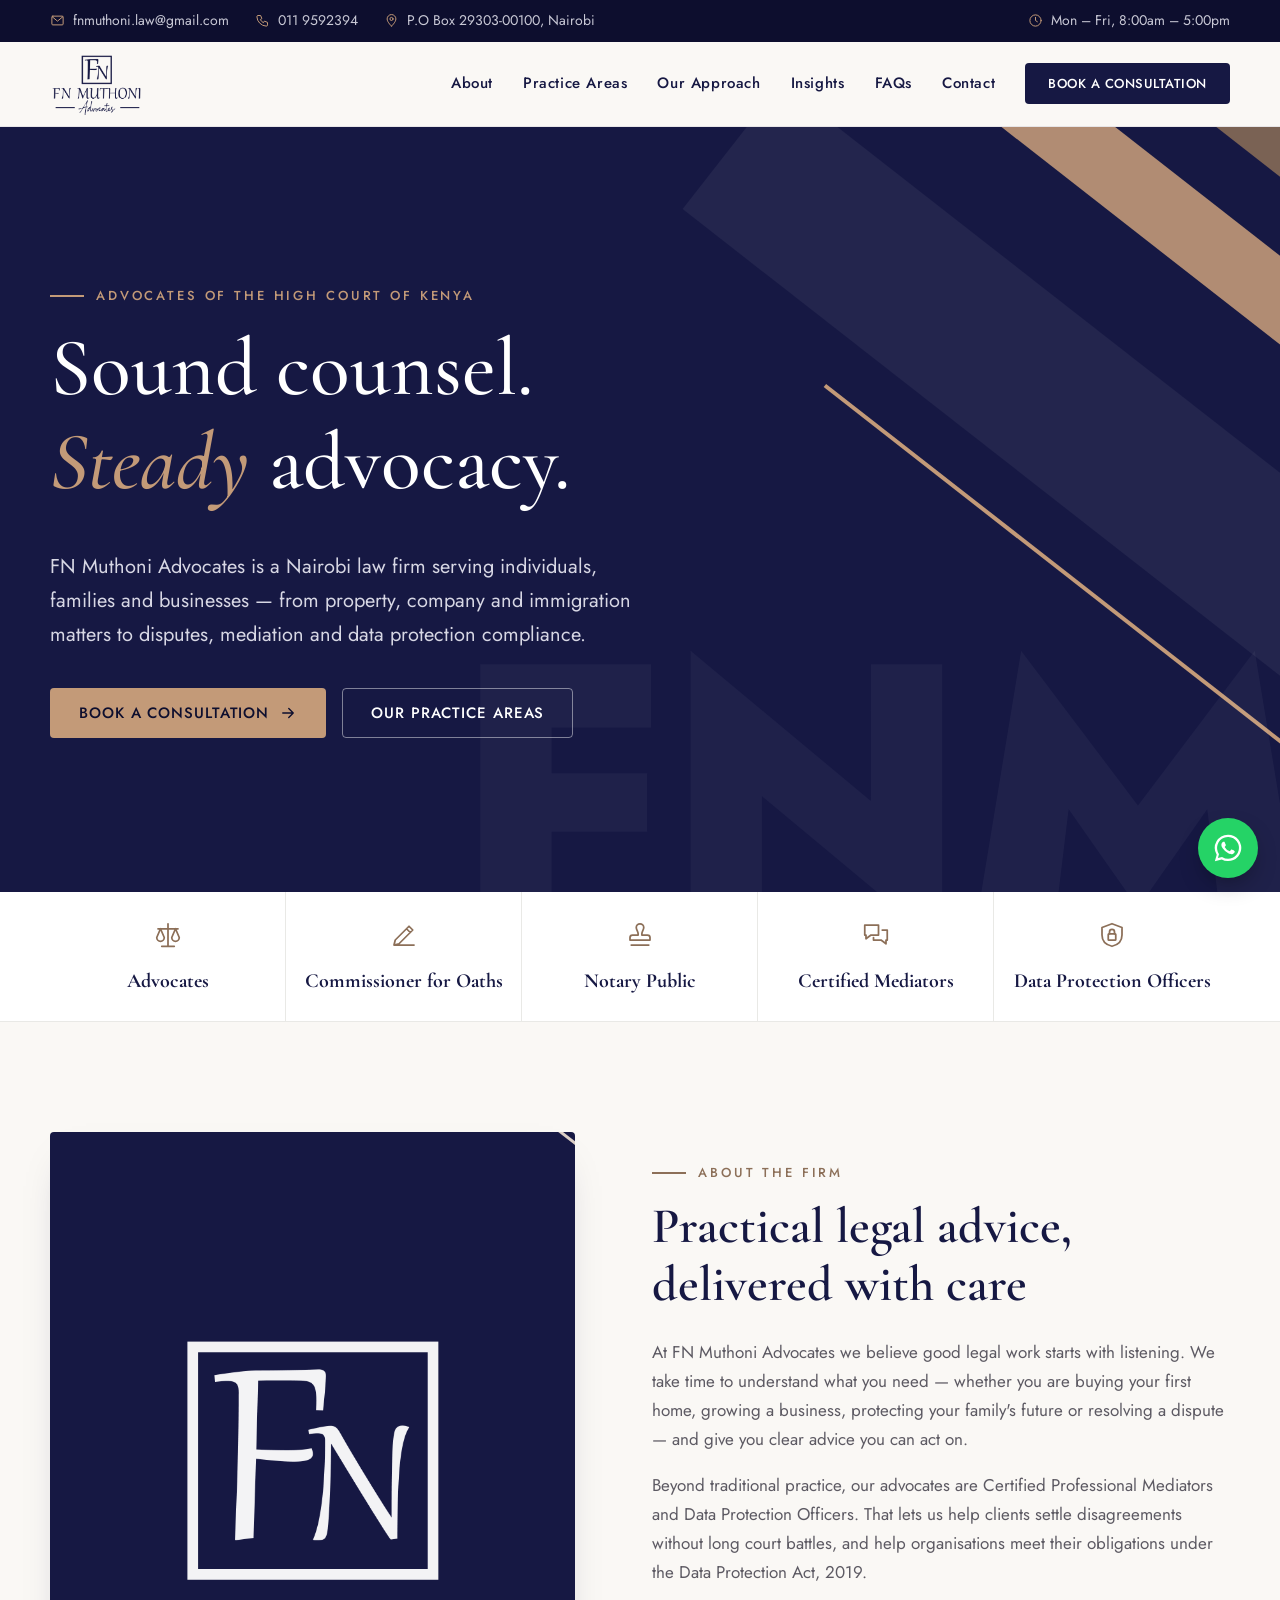
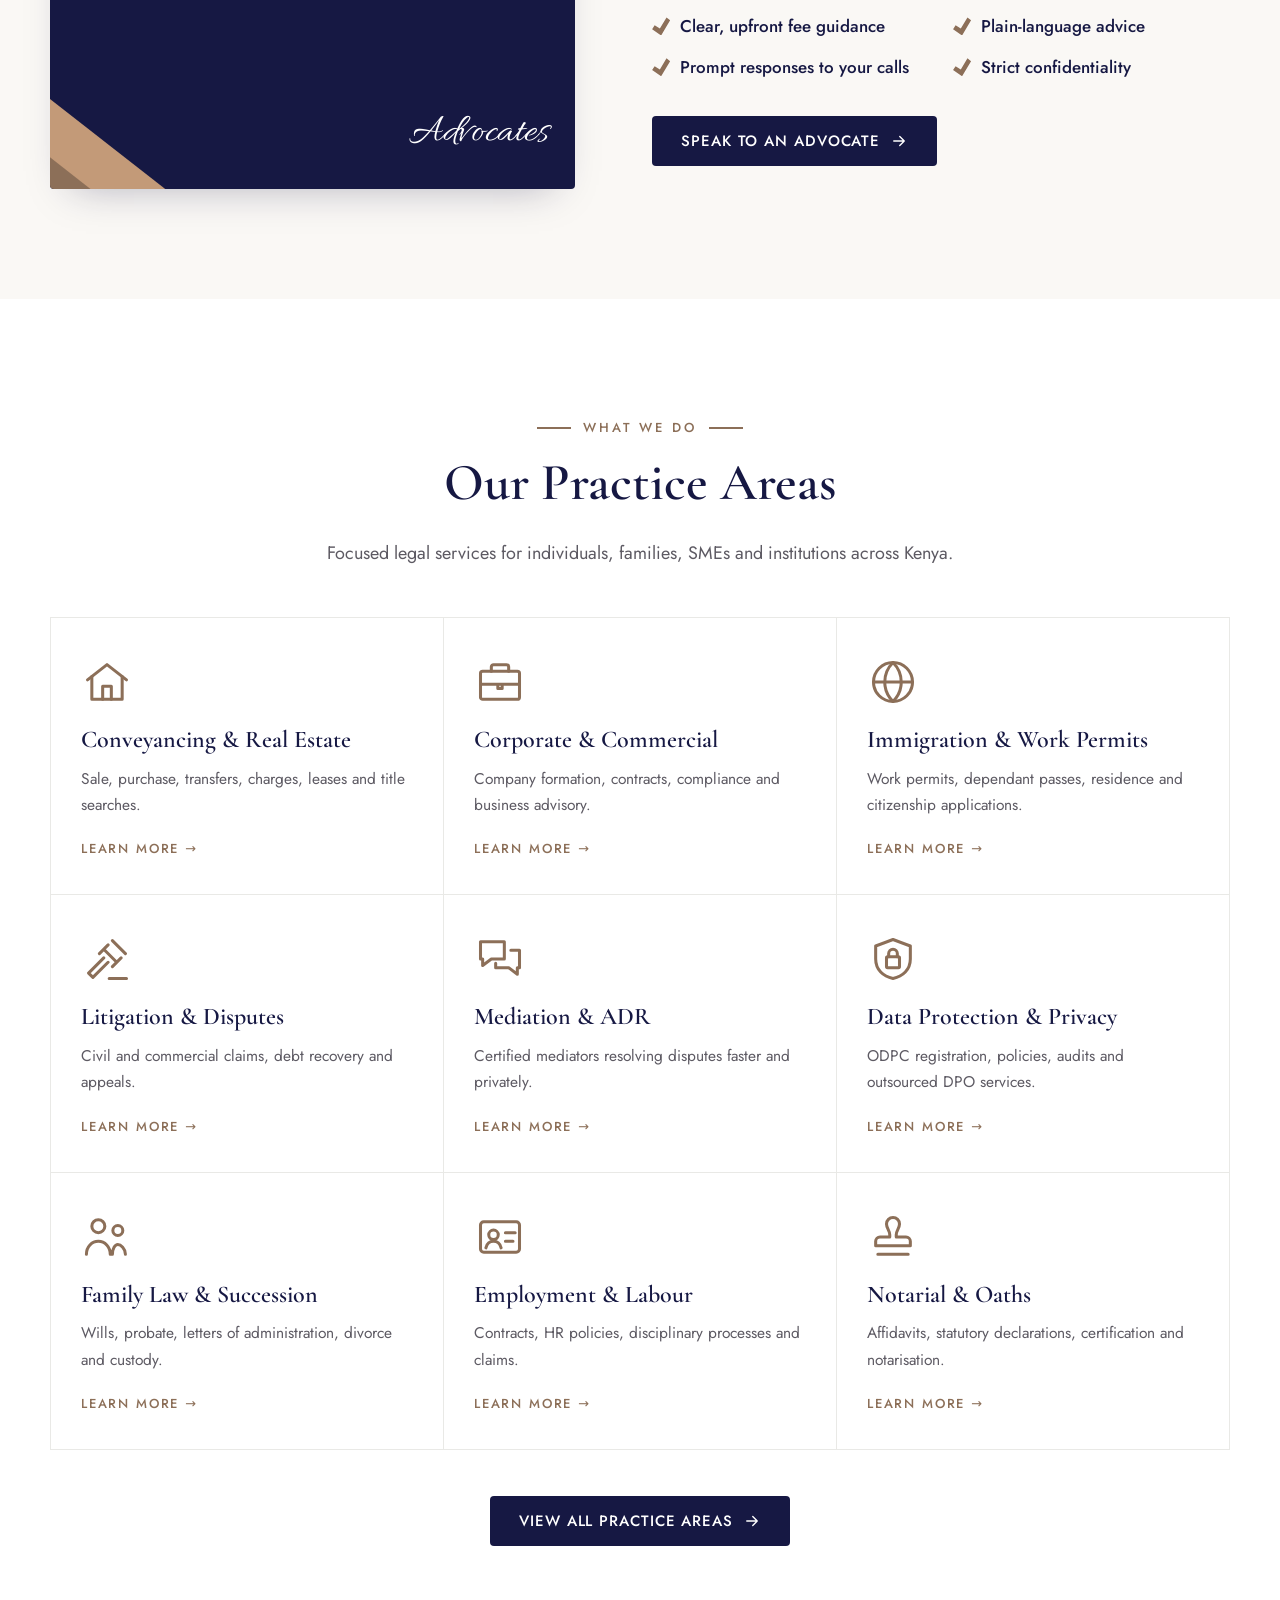
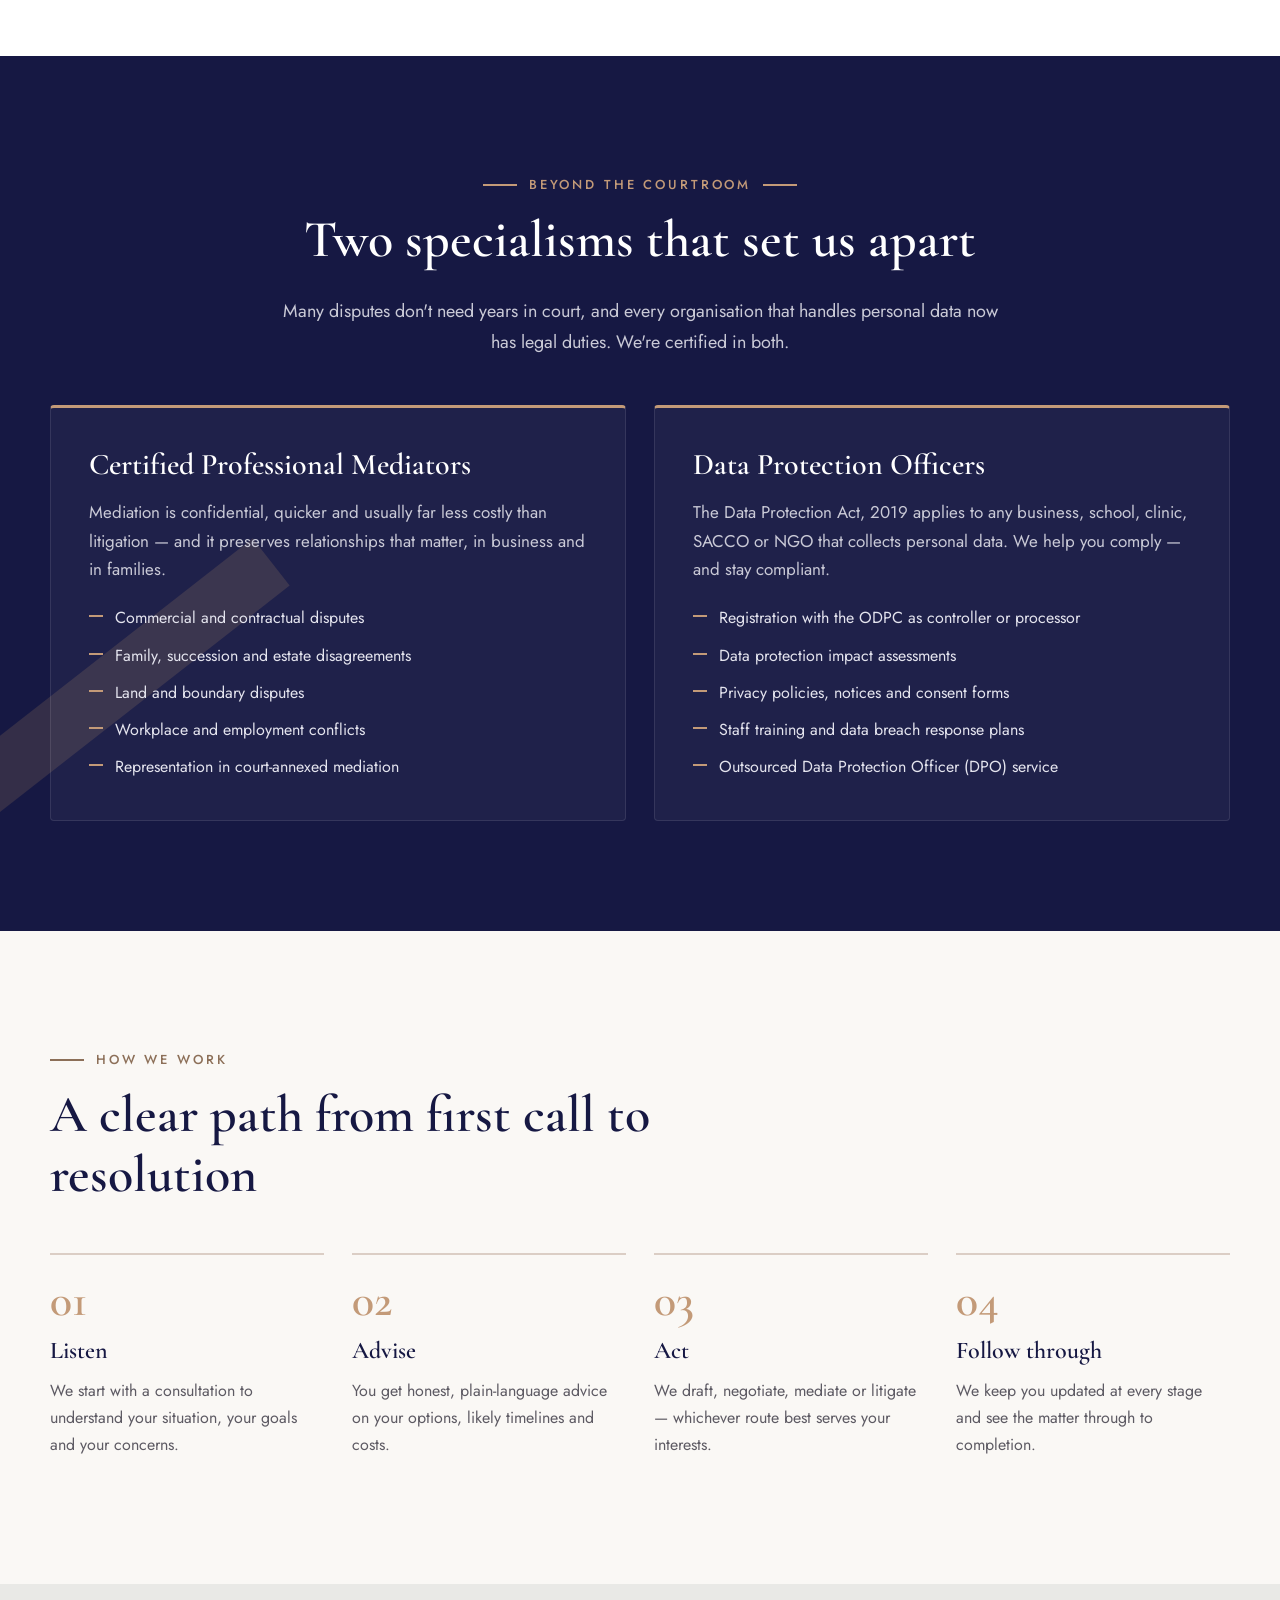
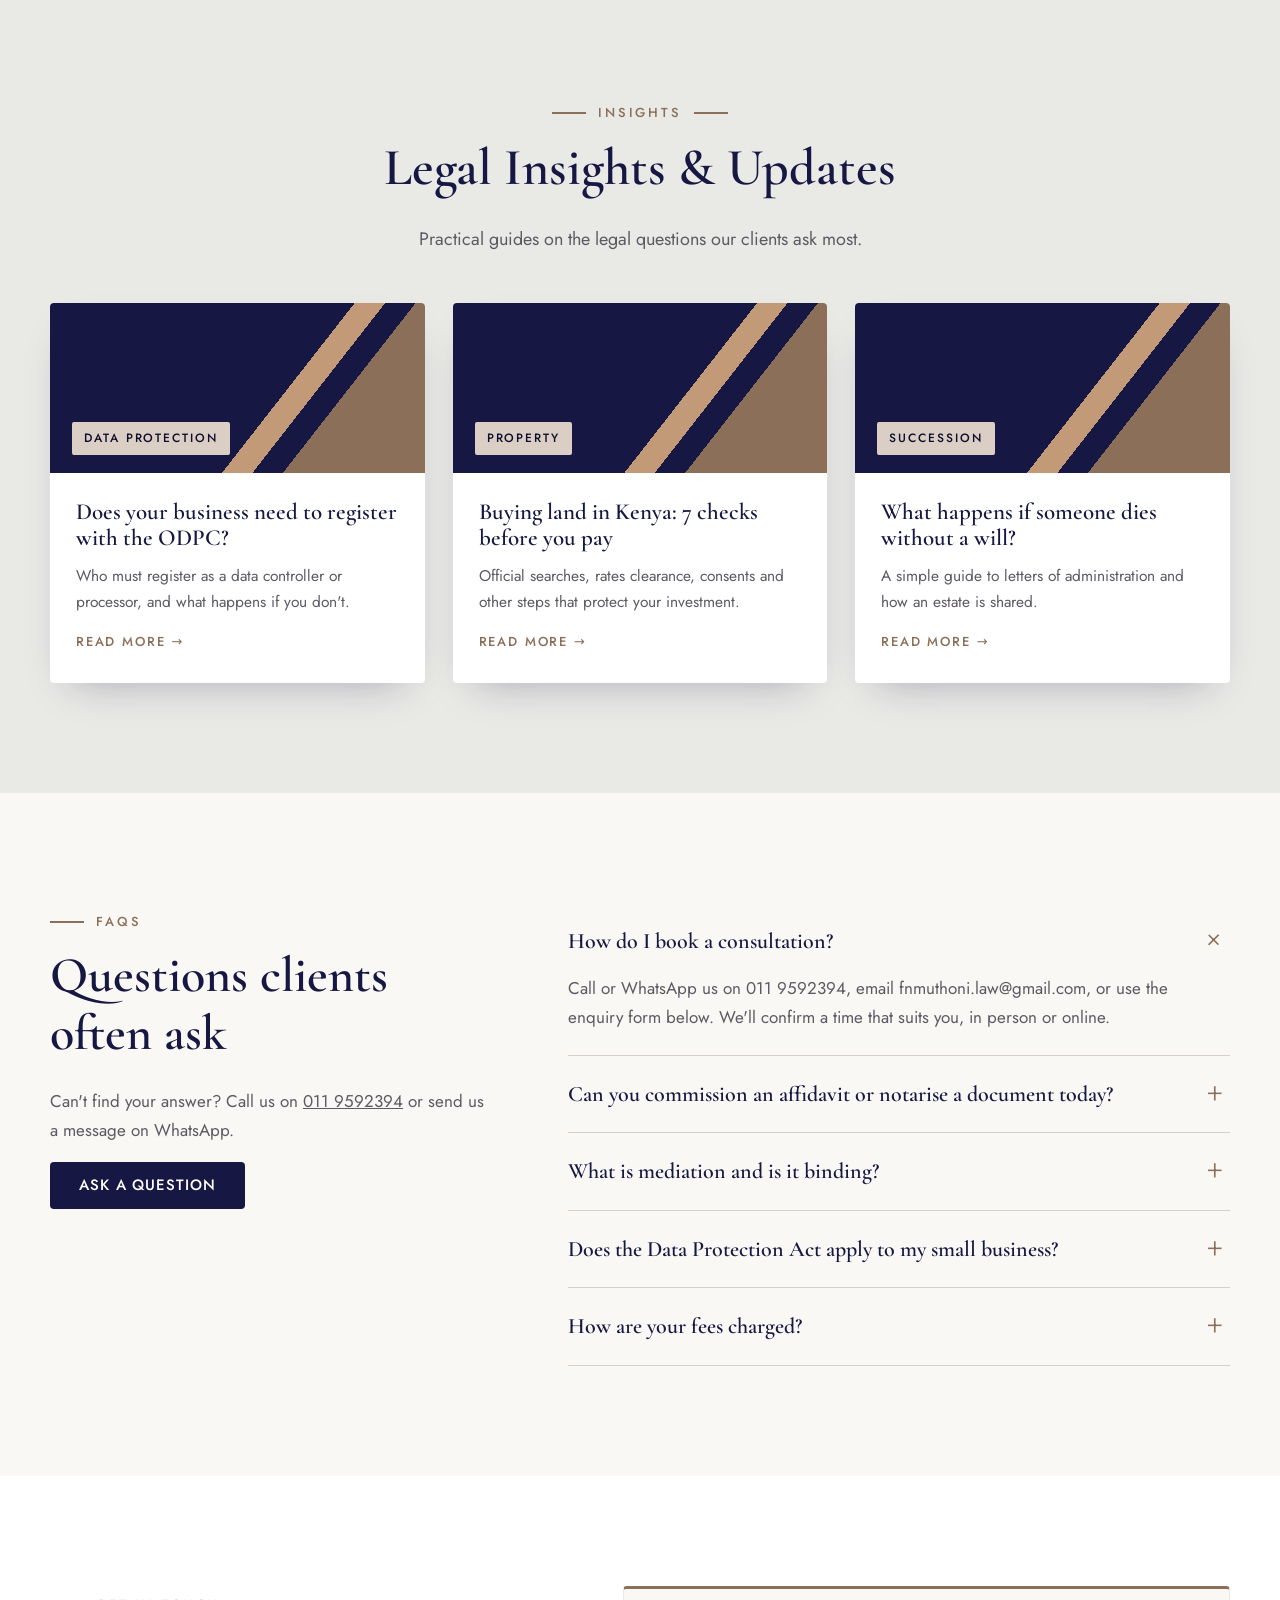
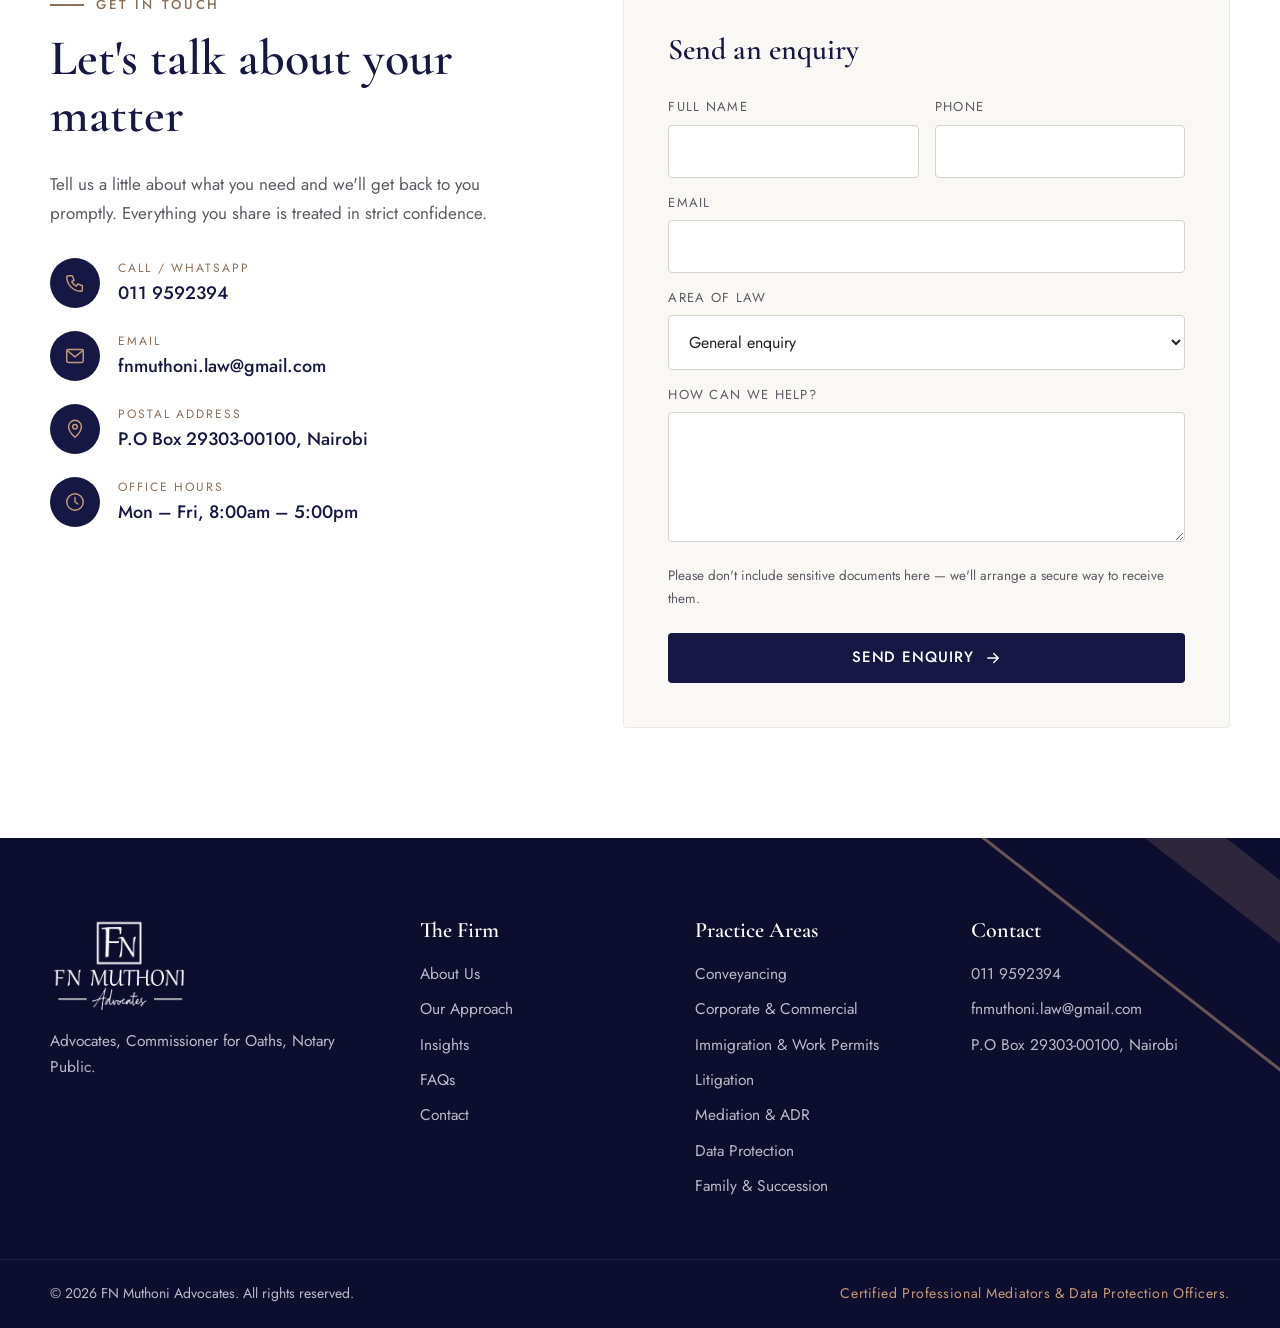
==== commit a5c9cce9: "Add Immigration Law & Work Permits practice area Co-Authored-By: Claude Opus 5.5 <noreply@anthropic." ====
--- a/index.html
+++ b/index.html
@@ -48,6 +48,7 @@
     <symbol id="i-badge" viewBox="0 0 24 24" fill="none" stroke="currentColor" stroke-width="1.4" stroke-linecap="round" stroke-linejoin="round"><rect x="3" y="5" width="18" height="14" rx="1.5"/><circle cx="9" cy="11" r="2.2"/><path d="M5.5 17c.5-2 2-3 3.5-3s3 1 3.5 3M14.5 10h4.5M14.5 14h3.5"/></symbol>
     <symbol id="i-stamp" viewBox="0 0 24 24" fill="none" stroke="currentColor" stroke-width="1.4" stroke-linecap="round" stroke-linejoin="round"><path d="M12 3a3 3 0 0 0-3 3c0 2 1.5 3 1.5 5v1H6a2 2 0 0 0-2 2v2h16v-2a2 2 0 0 0-2-2h-4.5v-1c0-2 1.5-3 1.5-5a3 3 0 0 0-3-3zM5 20h14"/></symbol>
     <symbol id="i-scale" viewBox="0 0 24 24" fill="none" stroke="currentColor" stroke-width="1.4" stroke-linecap="round" stroke-linejoin="round"><path d="M12 3v18M7 21h10M4 7h16M6 7l-3 7a3 3 0 0 0 6 0zM18 7l-3 7a3 3 0 0 0 6 0z"/></symbol>
+    <symbol id="i-globe" viewBox="0 0 24 24" fill="none" stroke="currentColor" stroke-width="1.4" stroke-linecap="round" stroke-linejoin="round"><circle cx="12" cy="12" r="9"/><path d="M3 12h18M12 3c2.5 2.5 3.8 5.5 3.8 9s-1.3 6.5-3.8 9c-2.5-2.5-3.8-5.5-3.8-9S9.5 5.5 12 3z"/></symbol>
     <symbol id="i-pen" viewBox="0 0 24 24" fill="none" stroke="currentColor" stroke-width="1.4" stroke-linecap="round" stroke-linejoin="round"><path d="M4 20l4-1 11-11-3-3L5 16zM14 7l3 3M4 20h16"/></symbol>
   </defs>
 </svg>
@@ -88,7 +89,7 @@
       <div class="hero-inner reveal">
         <div class="eyebrow">Advocates of the High Court of Kenya</div>
         <h1>Sound counsel.<br><em>Steady</em> advocacy.</h1>
-        <p class="lead">FN Muthoni Advocates is a Nairobi law firm serving individuals, families and businesses — from property and company matters to disputes, mediation and data protection compliance.</p>
+        <p class="lead">FN Muthoni Advocates is a Nairobi law firm serving individuals, families and businesses — from property, company and immigration matters to disputes, mediation and data protection compliance.</p>
         <div class="actions">
           <a class="btn btn-gold" href="#contact">Book a Consultation <svg><use href="#i-arrow"/></svg></a>
           <a class="btn btn-ghost" href="practice-areas.html">Our Practice Areas</a>
@@ -143,6 +144,7 @@
       <div class="pa-grid reveal">
         <a class="pa-card" href="practice-areas.html#conveyancing"><svg class="icon"><use href="#i-house"/></svg><h3>Conveyancing &amp; Real Estate</h3><p>Sale, purchase, transfers, charges, leases and title searches.</p><span class="more">Learn more →</span></a>
         <a class="pa-card" href="practice-areas.html#corporate"><svg class="icon"><use href="#i-brief"/></svg><h3>Corporate &amp; Commercial</h3><p>Company formation, contracts, compliance and business advisory.</p><span class="more">Learn more →</span></a>
+        <a class="pa-card" href="practice-areas.html#immigration"><svg class="icon"><use href="#i-globe"/></svg><h3>Immigration &amp; Work Permits</h3><p>Work permits, dependant passes, residence and citizenship applications.</p><span class="more">Learn more →</span></a>
         <a class="pa-card" href="practice-areas.html#litigation"><svg class="icon"><use href="#i-gavel"/></svg><h3>Litigation &amp; Disputes</h3><p>Civil and commercial claims, debt recovery and appeals.</p><span class="more">Learn more →</span></a>
         <a class="pa-card" href="practice-areas.html#mediation"><svg class="icon"><use href="#i-talk"/></svg><h3>Mediation &amp; ADR</h3><p>Certified mediators resolving disputes faster and privately.</p><span class="more">Learn more →</span></a>
         <a class="pa-card" href="practice-areas.html#data-protection"><svg class="icon"><use href="#i-shield"/></svg><h3>Data Protection &amp; Privacy</h3><p>ODPC registration, policies, audits and outsourced DPO services.</p><span class="more">Learn more →</span></a>
@@ -291,6 +293,7 @@
           <option>General enquiry</option>
           <option>Conveyancing &amp; Real Estate</option>
           <option>Corporate &amp; Commercial</option>
+          <option>Immigration &amp; Work Permits</option>
           <option>Litigation &amp; Disputes</option>
           <option>Mediation &amp; ADR</option>
           <option>Data Protection &amp; Privacy</option>
@@ -329,6 +332,7 @@
       <ul>
         <li><a href="practice-areas.html#conveyancing">Conveyancing</a></li>
         <li><a href="practice-areas.html#corporate">Corporate &amp; Commercial</a></li>
+        <li><a href="practice-areas.html#immigration">Immigration &amp; Work Permits</a></li>
         <li><a href="practice-areas.html#litigation">Litigation</a></li>
         <li><a href="practice-areas.html#mediation">Mediation &amp; ADR</a></li>
         <li><a href="practice-areas.html#data-protection">Data Protection</a></li>
--- a/styles.css
+++ b/styles.css
@@ -156,7 +156,7 @@
 
 /* Practice areas grid */
 .practice { background: var(--white); }
-.pa-grid { display: grid; grid-template-columns: repeat(4, 1fr); gap: 1px; background: var(--mist); border: 1px solid var(--mist); }
+.pa-grid { display: grid; grid-template-columns: repeat(3, 1fr); gap: 1px; background: var(--mist); border: 1px solid var(--mist); }
 .pa-card {
   position: relative; background: var(--white); padding: 38px 30px 34px; text-decoration: none;
   display: flex; flex-direction: column; gap: 12px; overflow: hidden; transition: background .3s, color .3s;
@@ -328,7 +328,7 @@
 
 /* Responsive */
 @media (max-width: 1080px) {
-  .pa-grid { grid-template-columns: repeat(2, 1fr); }
+  .pa-grid { grid-template-columns: repeat(3, 1fr); }
   .creds .wrap { grid-template-columns: repeat(3, 1fr); }
   .cred:nth-child(3) { border-right: 0; }
   .cred:nth-child(n+4) { border-top: 1px solid var(--mist); }
@@ -337,6 +337,7 @@
 }
 @media (max-width: 920px) {
   .menu-toggle { display: block; }
+  .pa-grid { grid-template-columns: repeat(2, 1fr); }
   .nav {
     position: absolute; top: 84px; left: 0; right: 0; flex-direction: column; align-items: stretch; gap: 0;
     background: var(--paper); border-bottom: 1px solid var(--mist); padding: 8px 16px 20px;
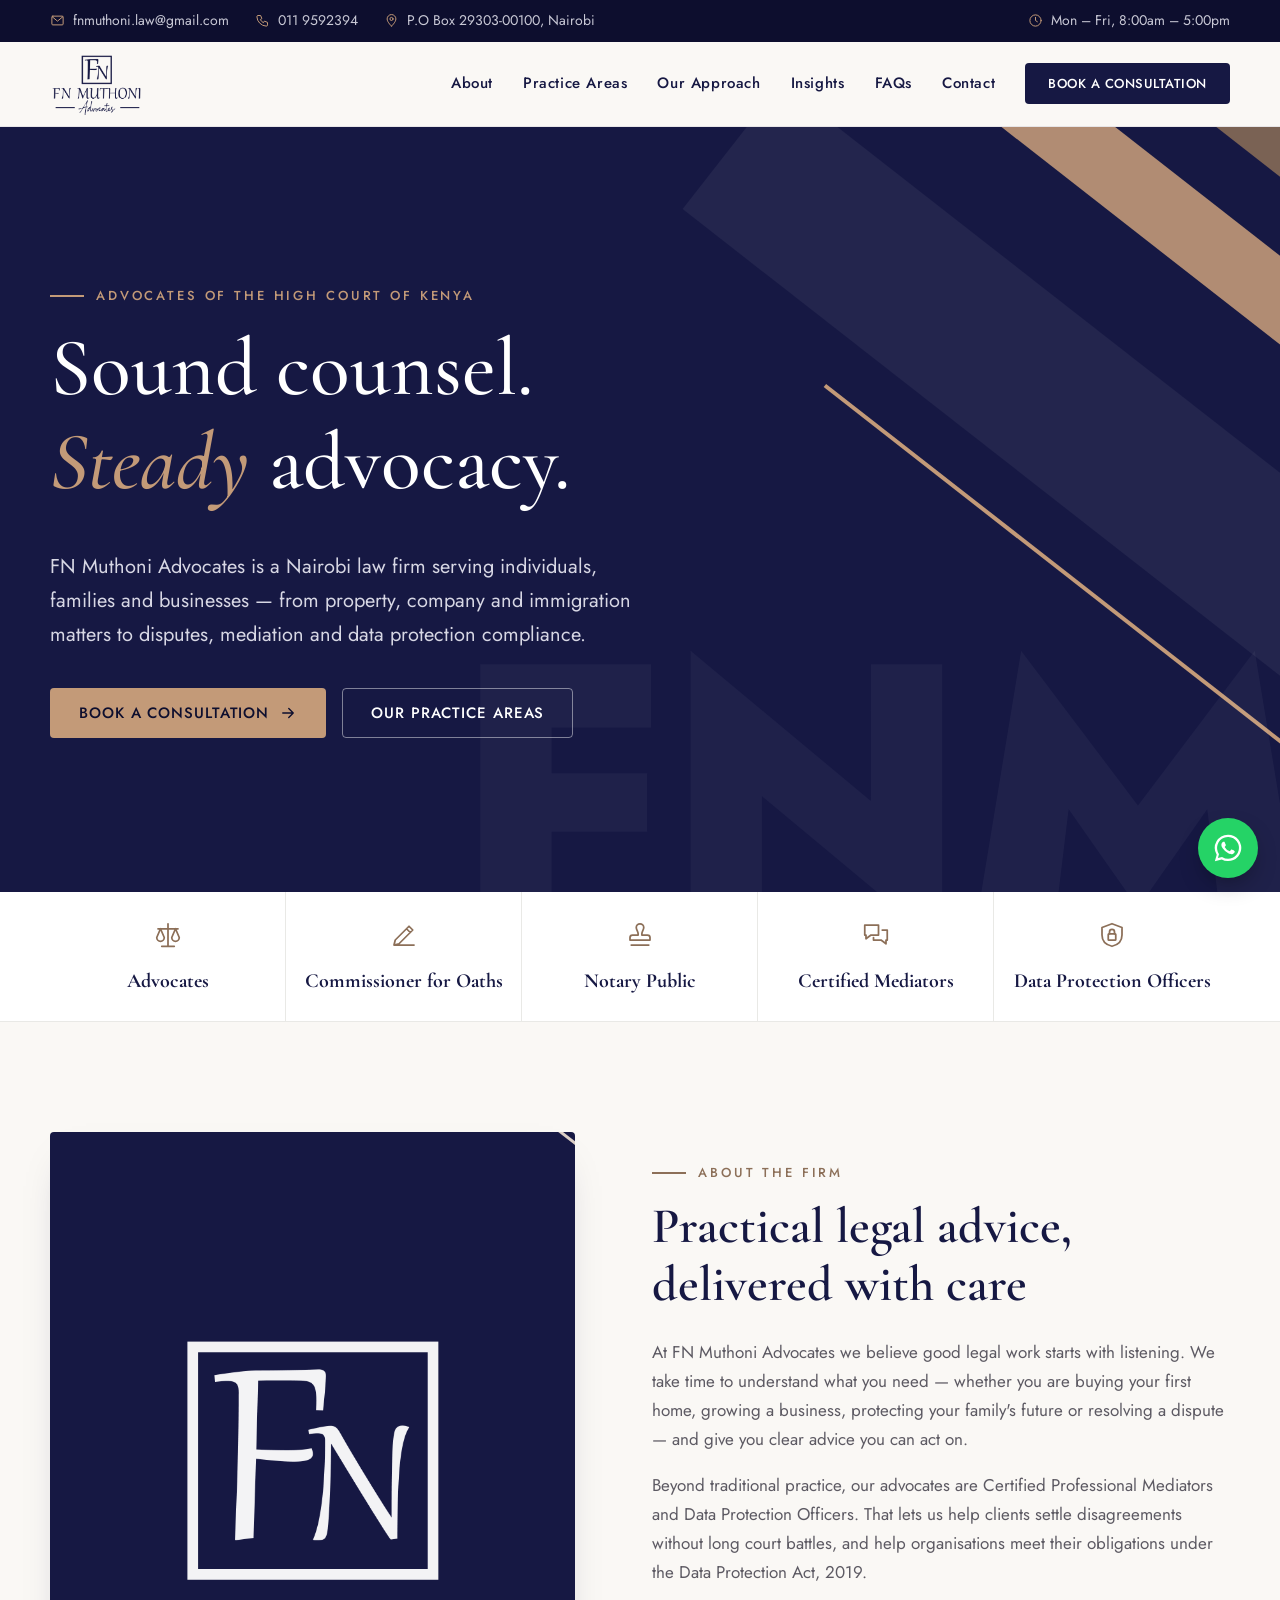
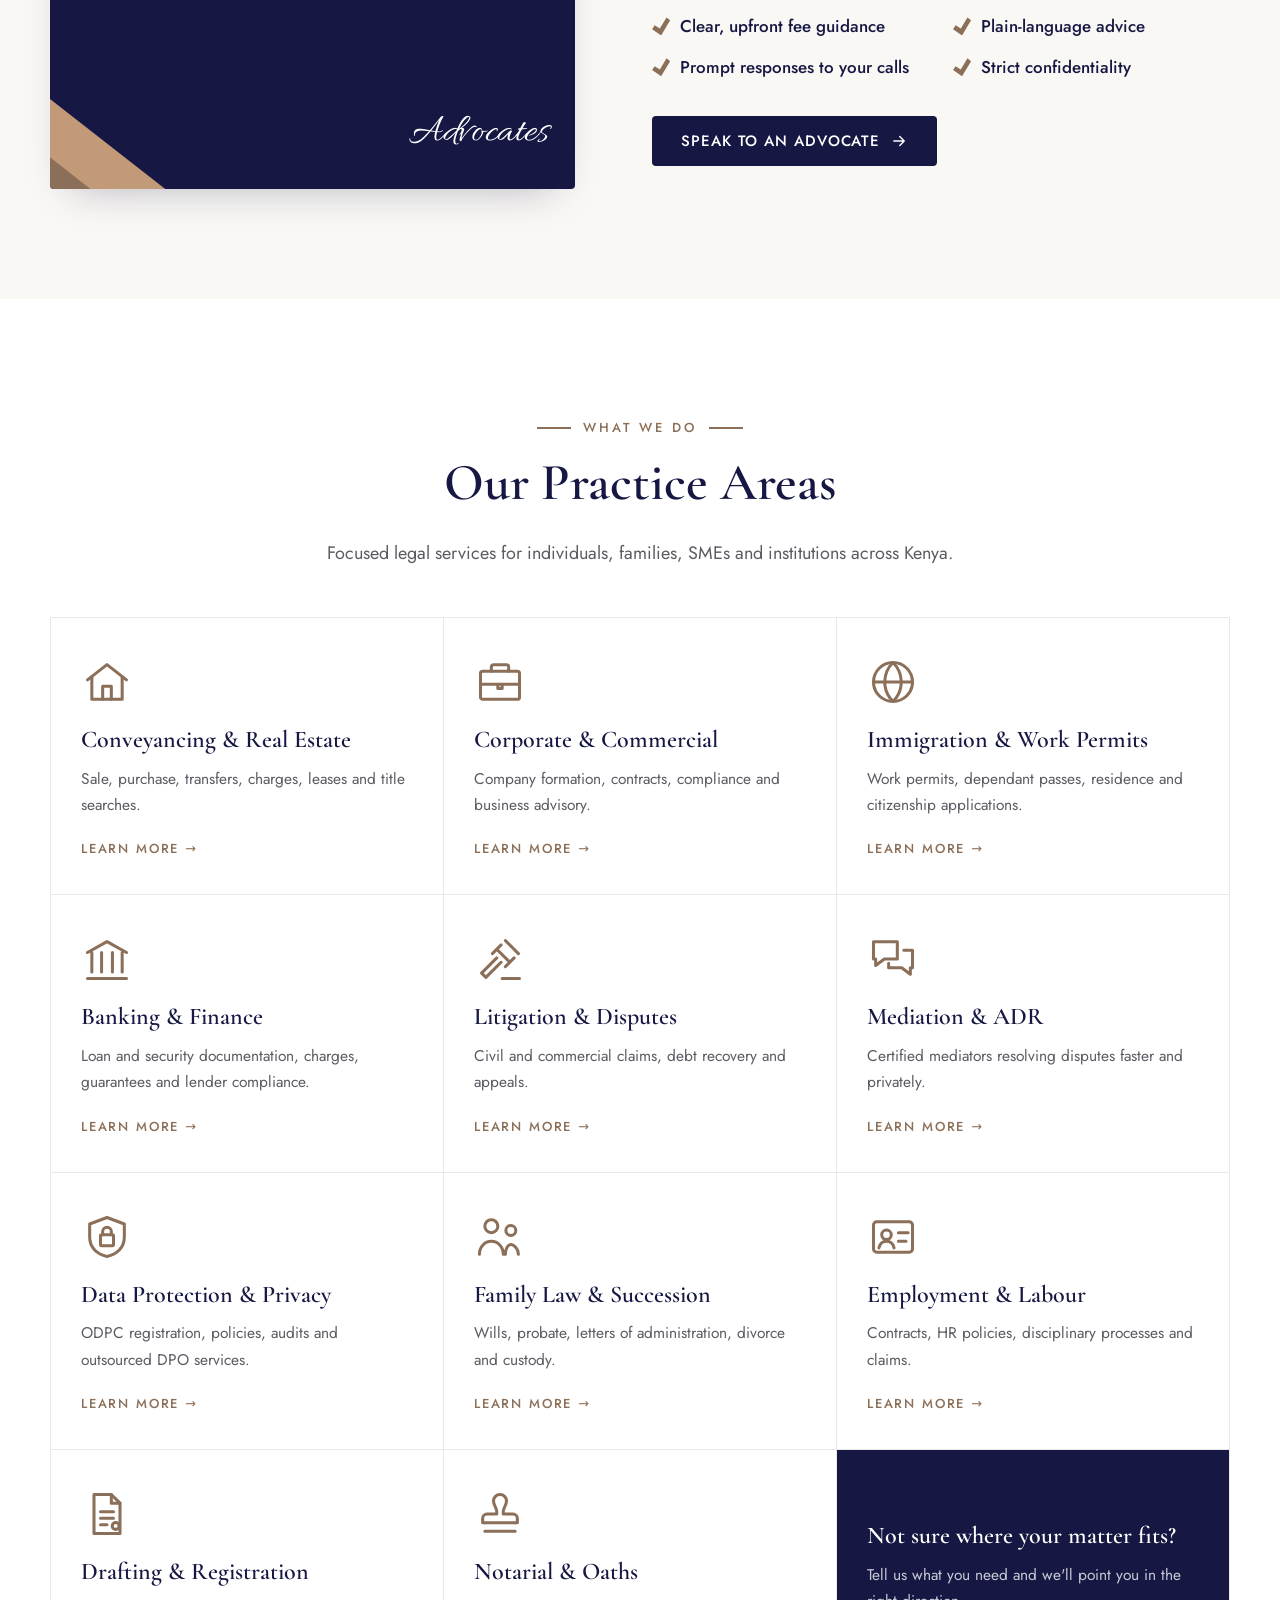
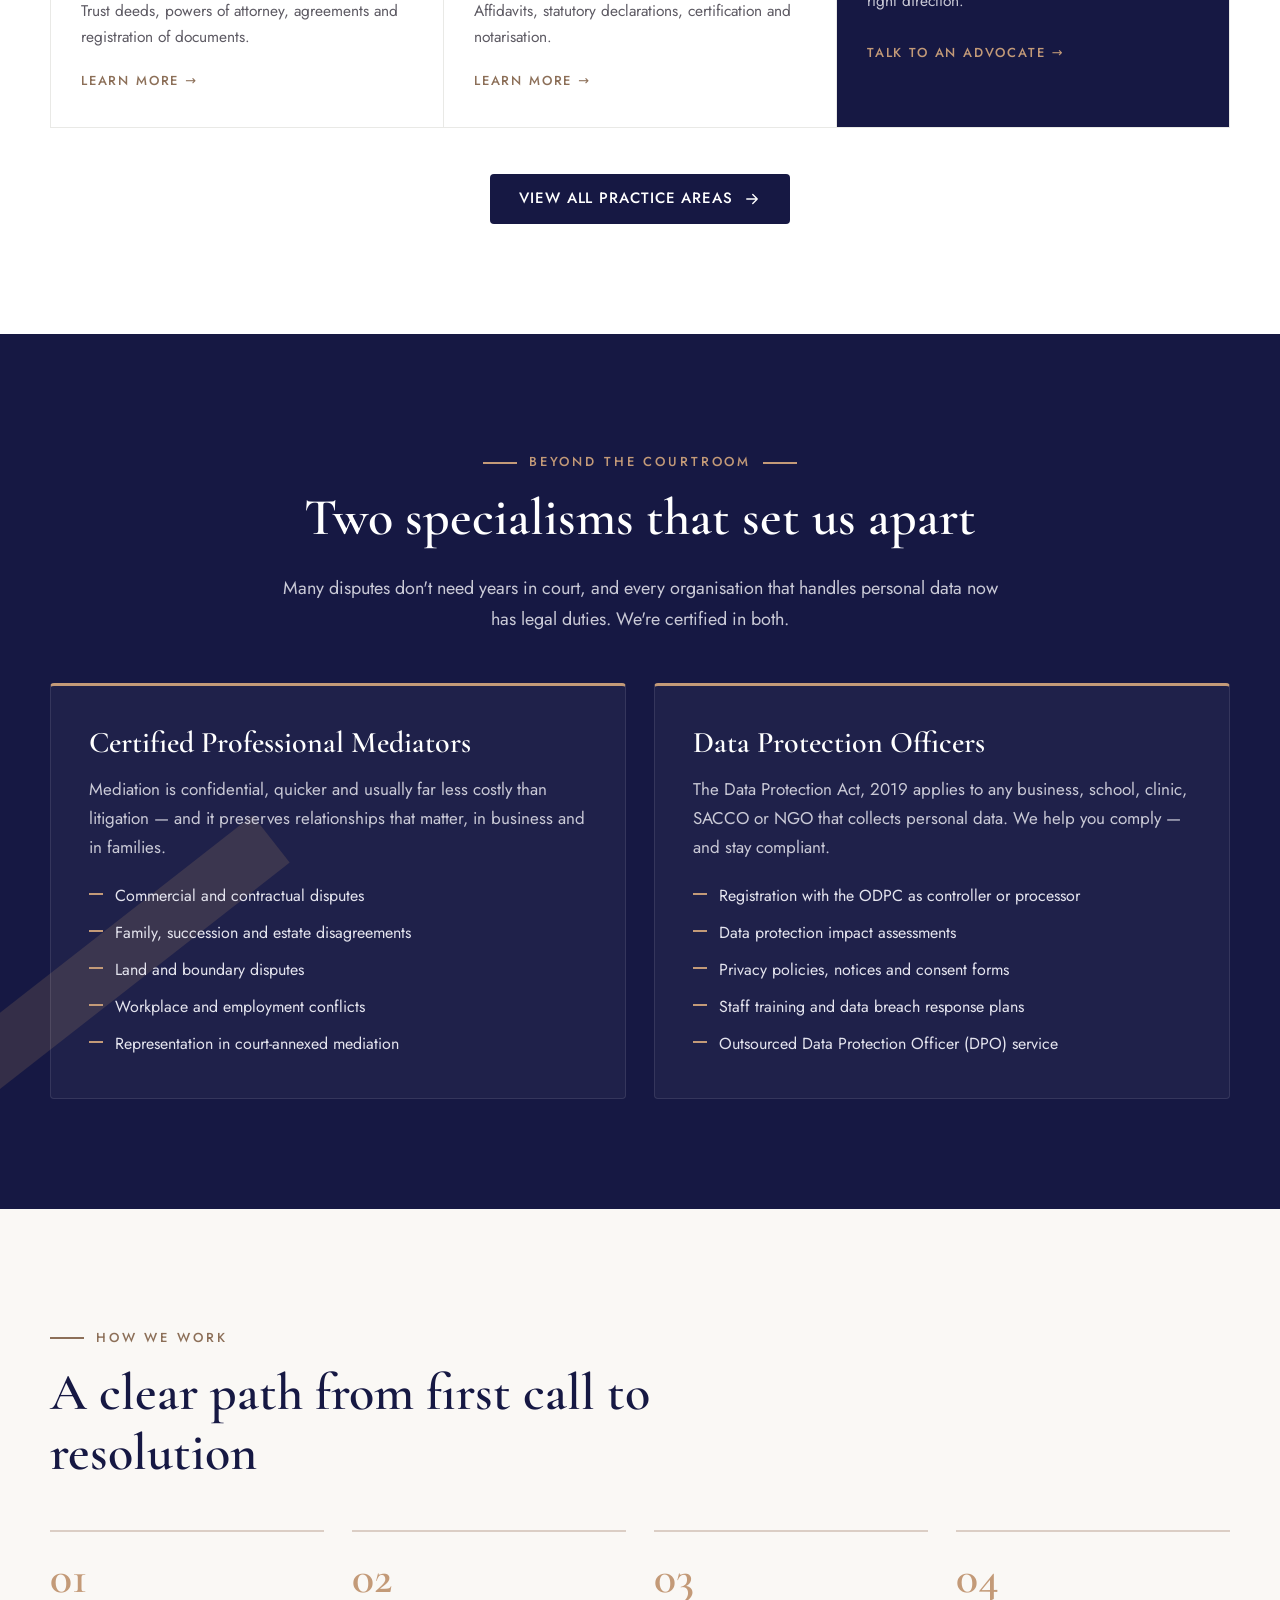
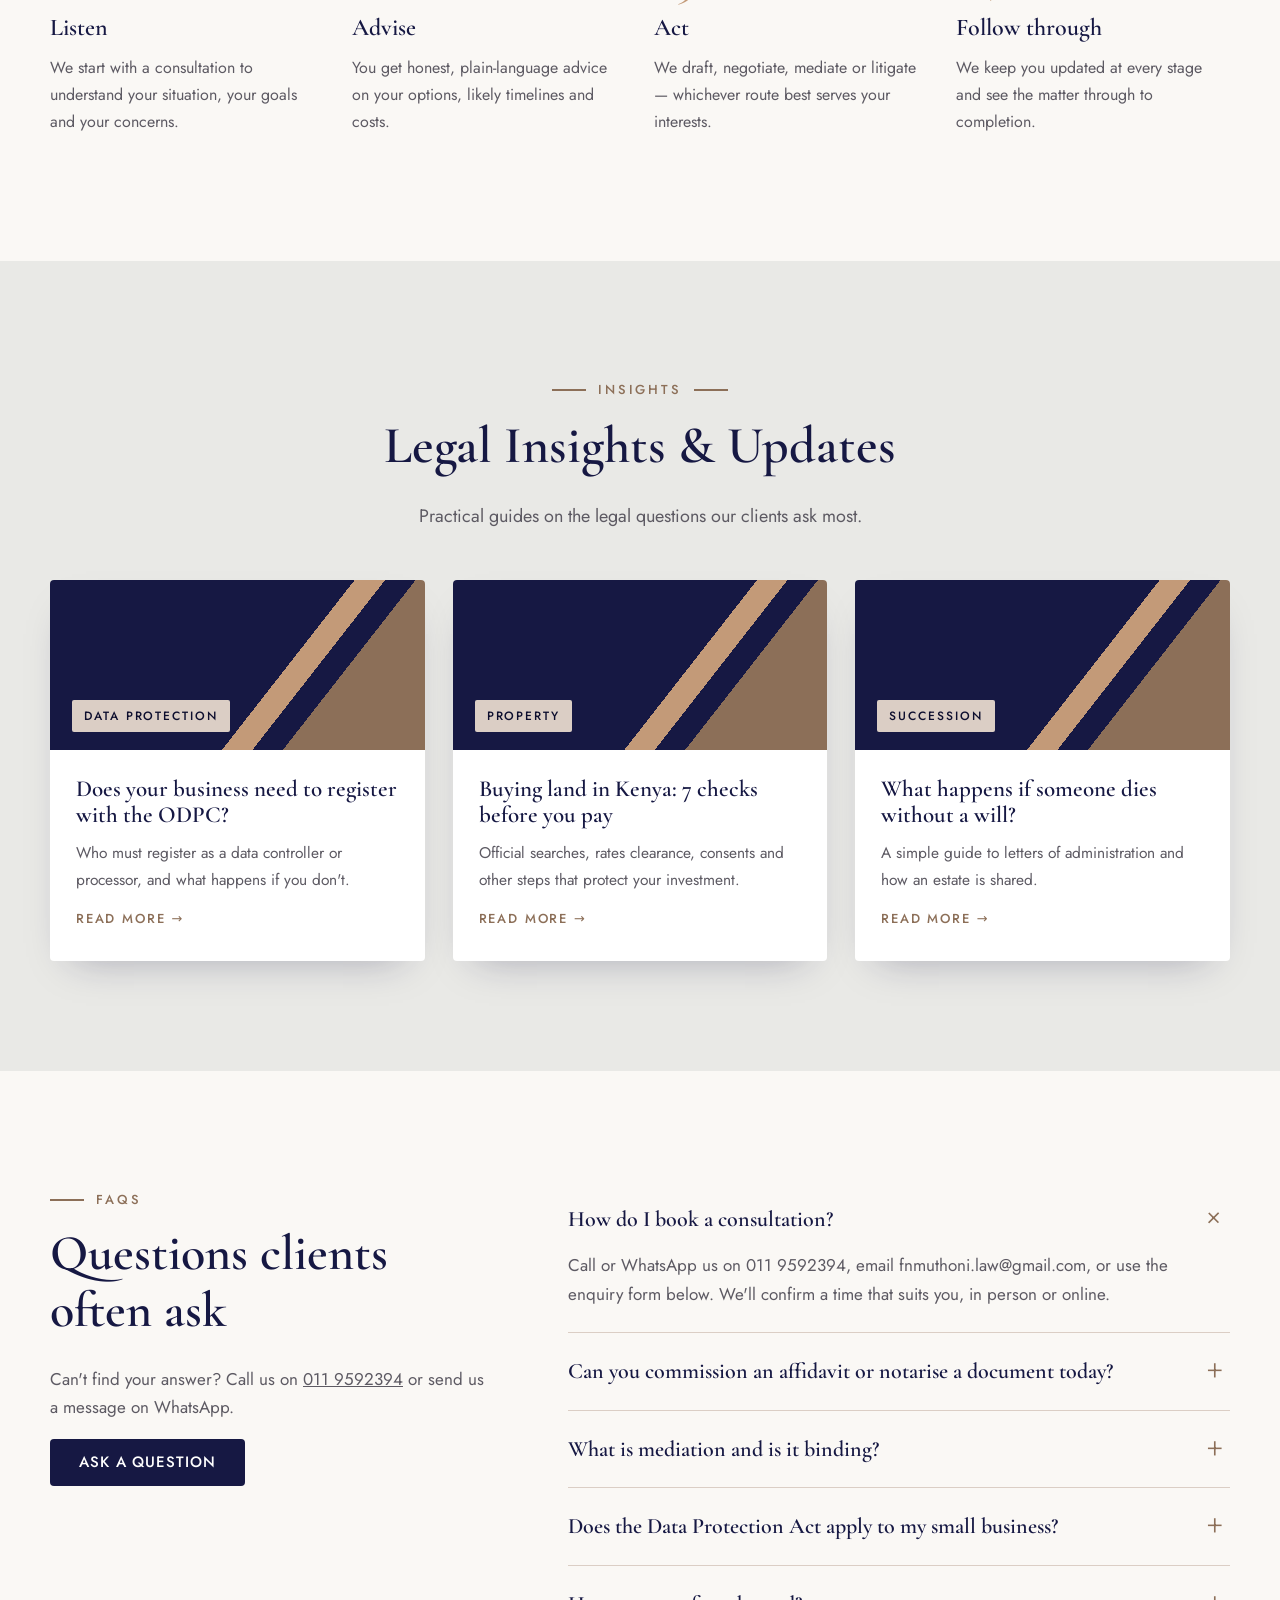
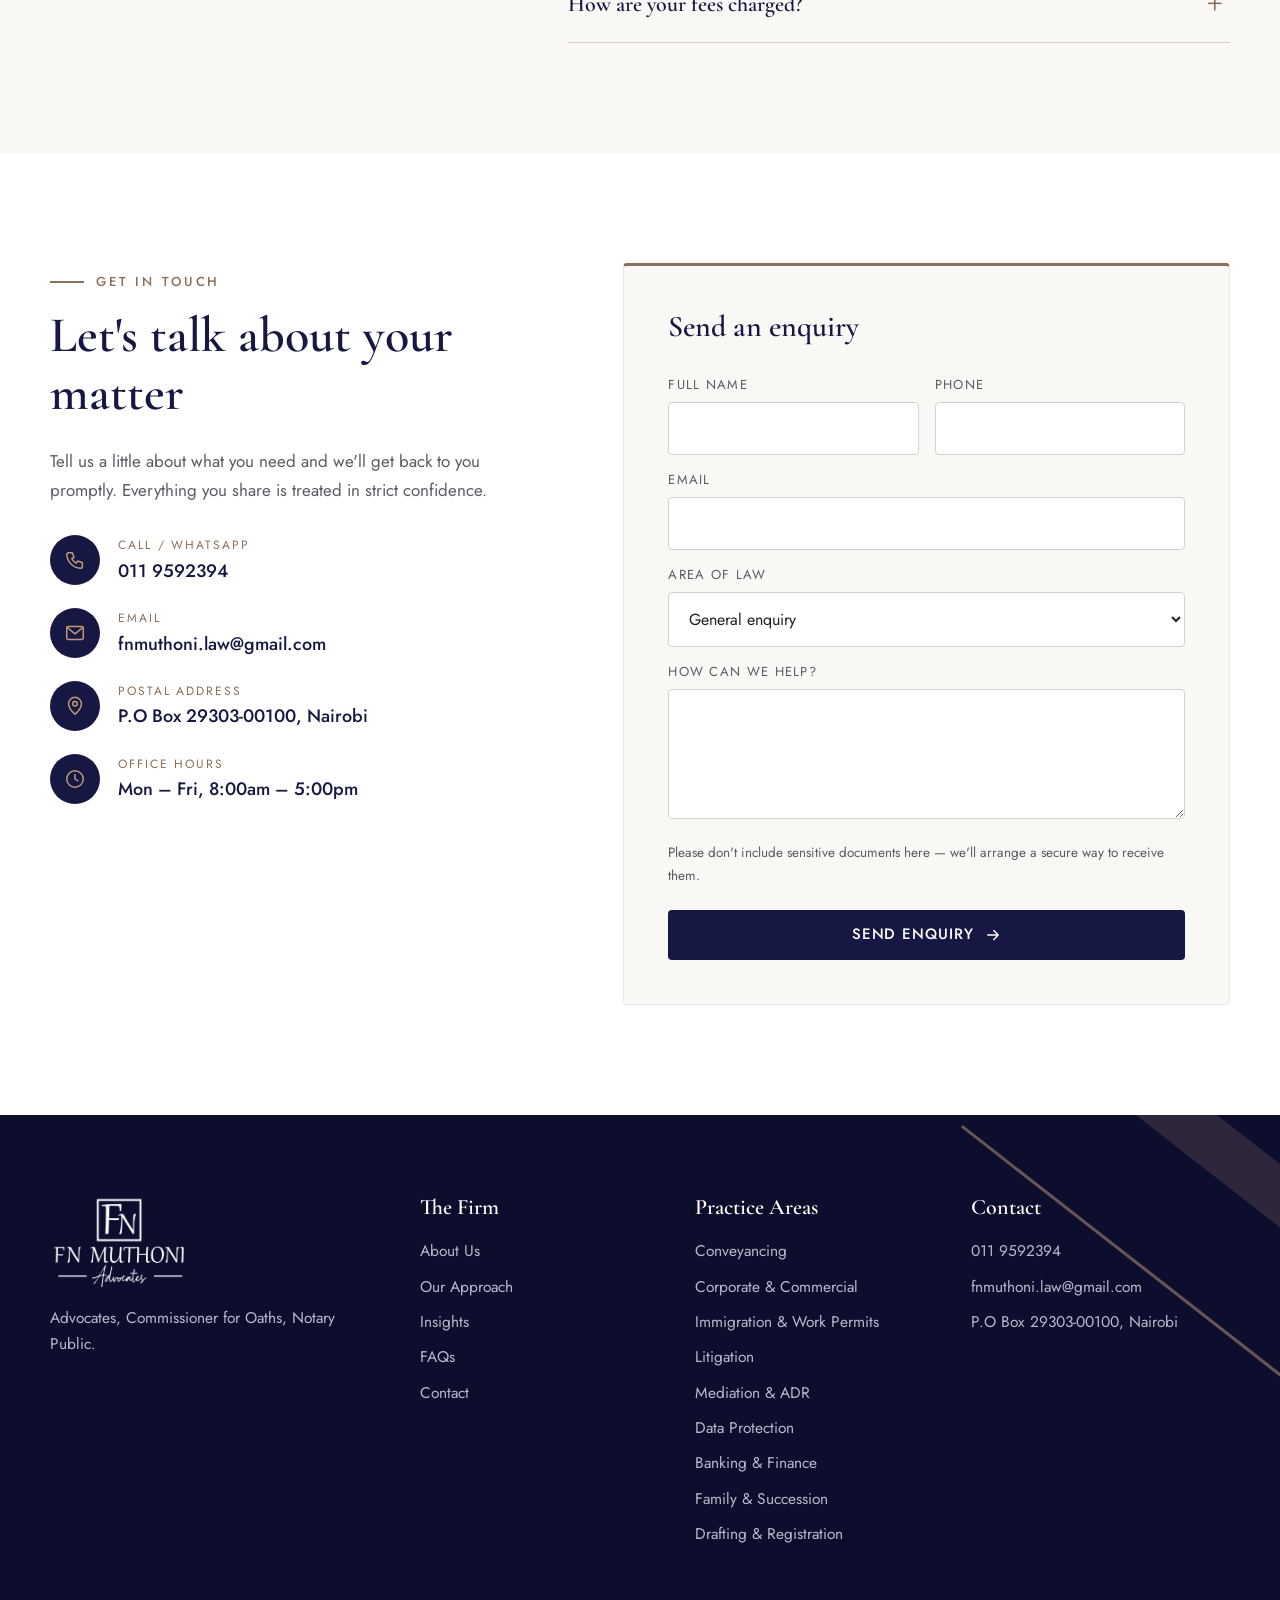
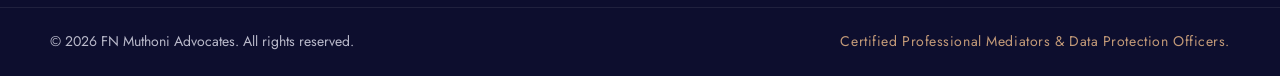
==== commit 69aaedb7: "Add Banking & Finance and Drafting & Registration practice areas Co-Authored-By: Claude Opus 5.5 <no" ====
--- a/index.html
+++ b/index.html
@@ -48,6 +48,8 @@
     <symbol id="i-badge" viewBox="0 0 24 24" fill="none" stroke="currentColor" stroke-width="1.4" stroke-linecap="round" stroke-linejoin="round"><rect x="3" y="5" width="18" height="14" rx="1.5"/><circle cx="9" cy="11" r="2.2"/><path d="M5.5 17c.5-2 2-3 3.5-3s3 1 3.5 3M14.5 10h4.5M14.5 14h3.5"/></symbol>
     <symbol id="i-stamp" viewBox="0 0 24 24" fill="none" stroke="currentColor" stroke-width="1.4" stroke-linecap="round" stroke-linejoin="round"><path d="M12 3a3 3 0 0 0-3 3c0 2 1.5 3 1.5 5v1H6a2 2 0 0 0-2 2v2h16v-2a2 2 0 0 0-2-2h-4.5v-1c0-2 1.5-3 1.5-5a3 3 0 0 0-3-3zM5 20h14"/></symbol>
     <symbol id="i-scale" viewBox="0 0 24 24" fill="none" stroke="currentColor" stroke-width="1.4" stroke-linecap="round" stroke-linejoin="round"><path d="M12 3v18M7 21h10M4 7h16M6 7l-3 7a3 3 0 0 0 6 0zM18 7l-3 7a3 3 0 0 0 6 0z"/></symbol>
+    <symbol id="i-bank" viewBox="0 0 24 24" fill="none" stroke="currentColor" stroke-width="1.4" stroke-linecap="round" stroke-linejoin="round"><path d="M3 9l9-5 9 5M5 9v9M9.5 9v9M14.5 9v9M19 9v9M3 21h18"/></symbol>
+    <symbol id="i-doc" viewBox="0 0 24 24" fill="none" stroke="currentColor" stroke-width="1.4" stroke-linecap="round" stroke-linejoin="round"><path d="M6 3h8l4 4v14H6z"/><path d="M14 3v4h4M9 11h6M9 14h6M9 17h3"/><circle cx="16" cy="17.5" r="1.6"/></symbol>
     <symbol id="i-globe" viewBox="0 0 24 24" fill="none" stroke="currentColor" stroke-width="1.4" stroke-linecap="round" stroke-linejoin="round"><circle cx="12" cy="12" r="9"/><path d="M3 12h18M12 3c2.5 2.5 3.8 5.5 3.8 9s-1.3 6.5-3.8 9c-2.5-2.5-3.8-5.5-3.8-9S9.5 5.5 12 3z"/></symbol>
     <symbol id="i-pen" viewBox="0 0 24 24" fill="none" stroke="currentColor" stroke-width="1.4" stroke-linecap="round" stroke-linejoin="round"><path d="M4 20l4-1 11-11-3-3L5 16zM14 7l3 3M4 20h16"/></symbol>
   </defs>
@@ -145,12 +147,15 @@
         <a class="pa-card" href="practice-areas.html#conveyancing"><svg class="icon"><use href="#i-house"/></svg><h3>Conveyancing &amp; Real Estate</h3><p>Sale, purchase, transfers, charges, leases and title searches.</p><span class="more">Learn more →</span></a>
         <a class="pa-card" href="practice-areas.html#corporate"><svg class="icon"><use href="#i-brief"/></svg><h3>Corporate &amp; Commercial</h3><p>Company formation, contracts, compliance and business advisory.</p><span class="more">Learn more →</span></a>
         <a class="pa-card" href="practice-areas.html#immigration"><svg class="icon"><use href="#i-globe"/></svg><h3>Immigration &amp; Work Permits</h3><p>Work permits, dependant passes, residence and citizenship applications.</p><span class="more">Learn more →</span></a>
+        <a class="pa-card" href="practice-areas.html#banking"><svg class="icon"><use href="#i-bank"/></svg><h3>Banking &amp; Finance</h3><p>Loan and security documentation, charges, guarantees and lender compliance.</p><span class="more">Learn more →</span></a>
         <a class="pa-card" href="practice-areas.html#litigation"><svg class="icon"><use href="#i-gavel"/></svg><h3>Litigation &amp; Disputes</h3><p>Civil and commercial claims, debt recovery and appeals.</p><span class="more">Learn more →</span></a>
         <a class="pa-card" href="practice-areas.html#mediation"><svg class="icon"><use href="#i-talk"/></svg><h3>Mediation &amp; ADR</h3><p>Certified mediators resolving disputes faster and privately.</p><span class="more">Learn more →</span></a>
         <a class="pa-card" href="practice-areas.html#data-protection"><svg class="icon"><use href="#i-shield"/></svg><h3>Data Protection &amp; Privacy</h3><p>ODPC registration, policies, audits and outsourced DPO services.</p><span class="more">Learn more →</span></a>
         <a class="pa-card" href="practice-areas.html#family"><svg class="icon"><use href="#i-family"/></svg><h3>Family Law &amp; Succession</h3><p>Wills, probate, letters of administration, divorce and custody.</p><span class="more">Learn more →</span></a>
         <a class="pa-card" href="practice-areas.html#employment"><svg class="icon"><use href="#i-badge"/></svg><h3>Employment &amp; Labour</h3><p>Contracts, HR policies, disciplinary processes and claims.</p><span class="more">Learn more →</span></a>
+        <a class="pa-card" href="practice-areas.html#drafting"><svg class="icon"><use href="#i-doc"/></svg><h3>Drafting &amp; Registration</h3><p>Trust deeds, powers of attorney, agreements and registration of documents.</p><span class="more">Learn more →</span></a>
         <a class="pa-card" href="practice-areas.html#notarial"><svg class="icon"><use href="#i-stamp"/></svg><h3>Notarial &amp; Oaths</h3><p>Affidavits, statutory declarations, certification and notarisation.</p><span class="more">Learn more →</span></a>
+        <a class="pa-card pa-ask" href="#contact"><h3>Not sure where your matter fits?</h3><p>Tell us what you need and we'll point you in the right direction.</p><span class="more">Talk to an advocate →</span></a>
       </div>
       <div class="center-cta"><a class="btn btn-navy" href="practice-areas.html">View All Practice Areas <svg><use href="#i-arrow"/></svg></a></div>
     </div>
@@ -294,11 +299,13 @@
           <option>Conveyancing &amp; Real Estate</option>
           <option>Corporate &amp; Commercial</option>
           <option>Immigration &amp; Work Permits</option>
+          <option>Banking &amp; Finance</option>
           <option>Litigation &amp; Disputes</option>
           <option>Mediation &amp; ADR</option>
           <option>Data Protection &amp; Privacy</option>
           <option>Family Law &amp; Succession</option>
           <option>Employment &amp; Labour</option>
+          <option>Drafting &amp; Registration of Documents</option>
           <option>Notarial &amp; Oaths</option>
         </select>
         <label for="f-msg">How can we help?</label>
@@ -336,7 +343,9 @@
         <li><a href="practice-areas.html#litigation">Litigation</a></li>
         <li><a href="practice-areas.html#mediation">Mediation &amp; ADR</a></li>
         <li><a href="practice-areas.html#data-protection">Data Protection</a></li>
+        <li><a href="practice-areas.html#banking">Banking &amp; Finance</a></li>
         <li><a href="practice-areas.html#family">Family &amp; Succession</a></li>
+        <li><a href="practice-areas.html#drafting">Drafting &amp; Registration</a></li>
       </ul>
     </div>
     <div>
--- a/styles.css
+++ b/styles.css
@@ -174,6 +174,13 @@
 .pa-card:hover h3 { color: var(--white); }
 .pa-card:hover p { color: #c9c9d6; }
 .pa-card:hover .icon, .pa-card:hover .more { color: var(--tan); }
+.pa-card.pa-ask { background: var(--navy); justify-content: center; }
+.pa-card.pa-ask h3 { color: var(--white); }
+.pa-card.pa-ask p { color: #c9c9d6; }
+.pa-card.pa-ask .more { color: var(--tan); margin-top: 8px; }
+.pa-card.pa-ask:hover { background: var(--bronze); }
+.pa-card.pa-ask:hover p { color: var(--white); }
+.pa-card.pa-ask:hover .more { color: var(--white); }
 .center-cta { text-align: center; margin-top: 46px; }
 
 /* Specialisms band */
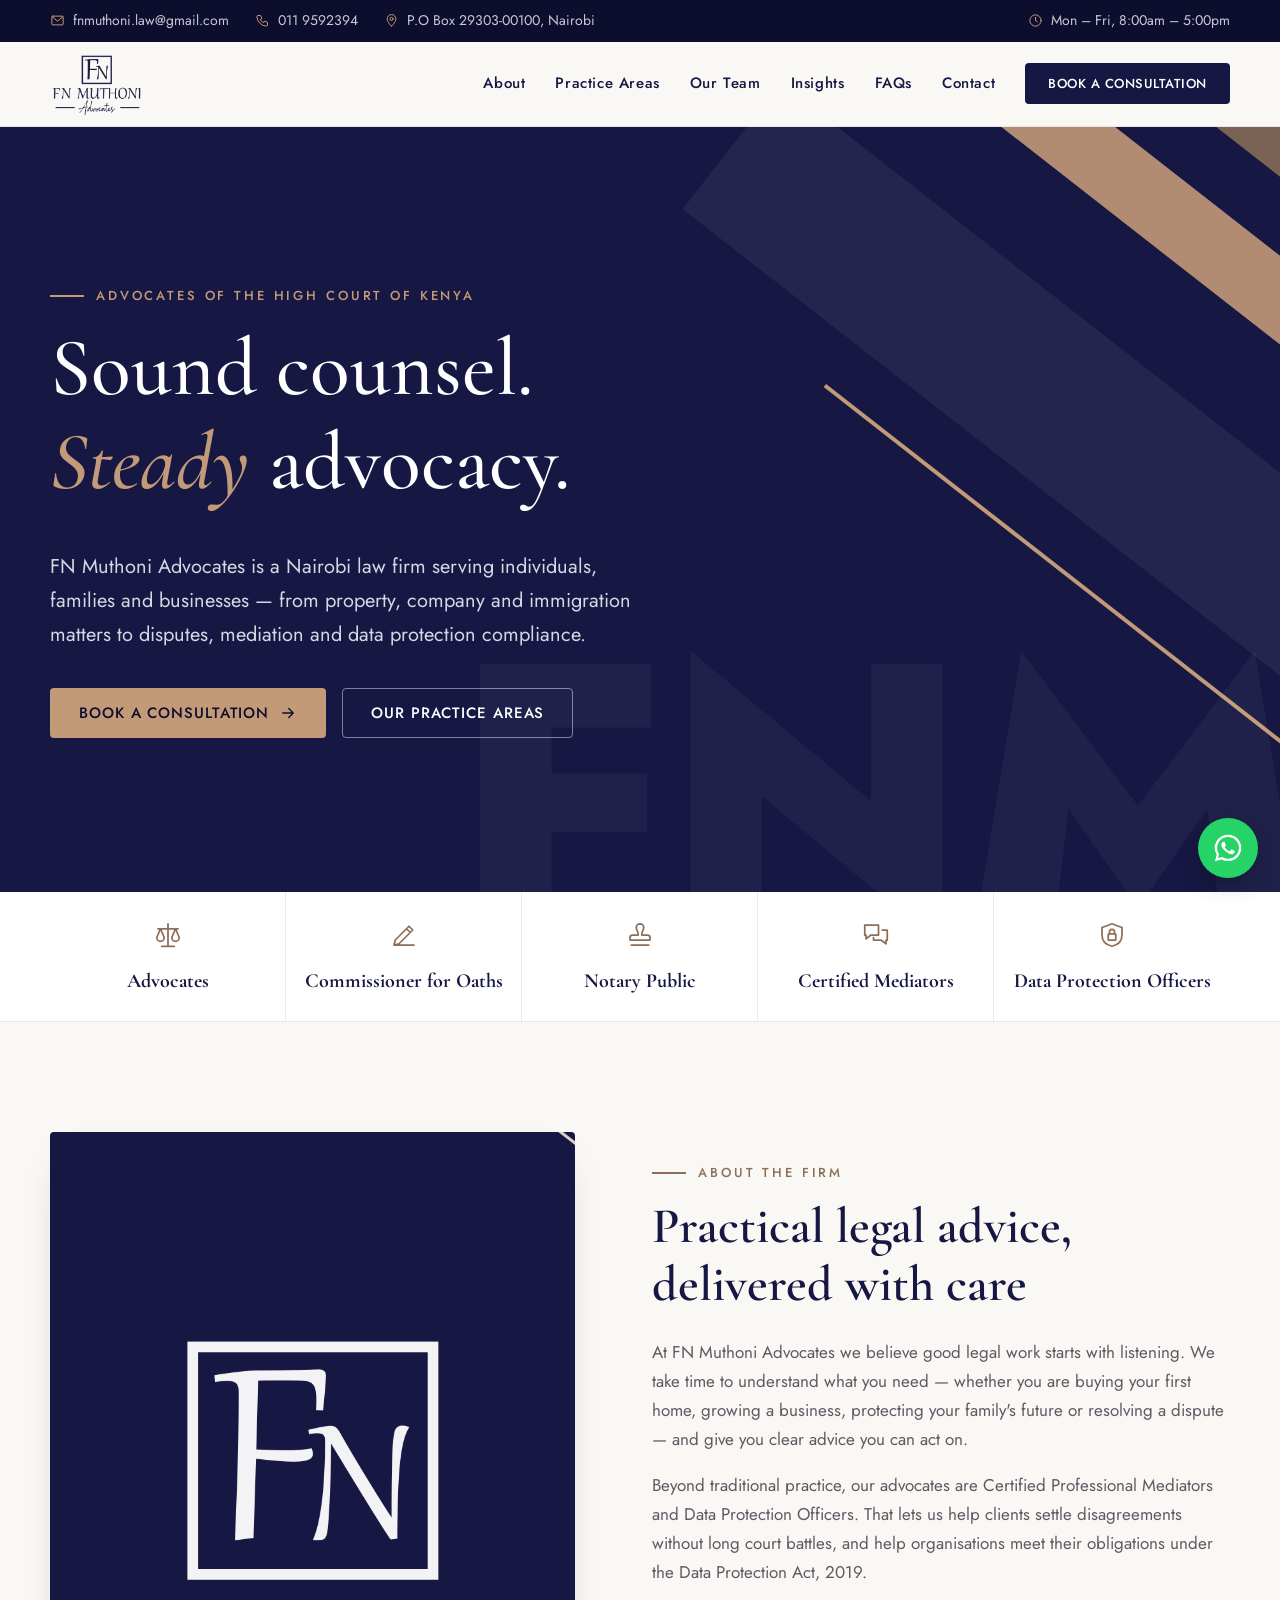
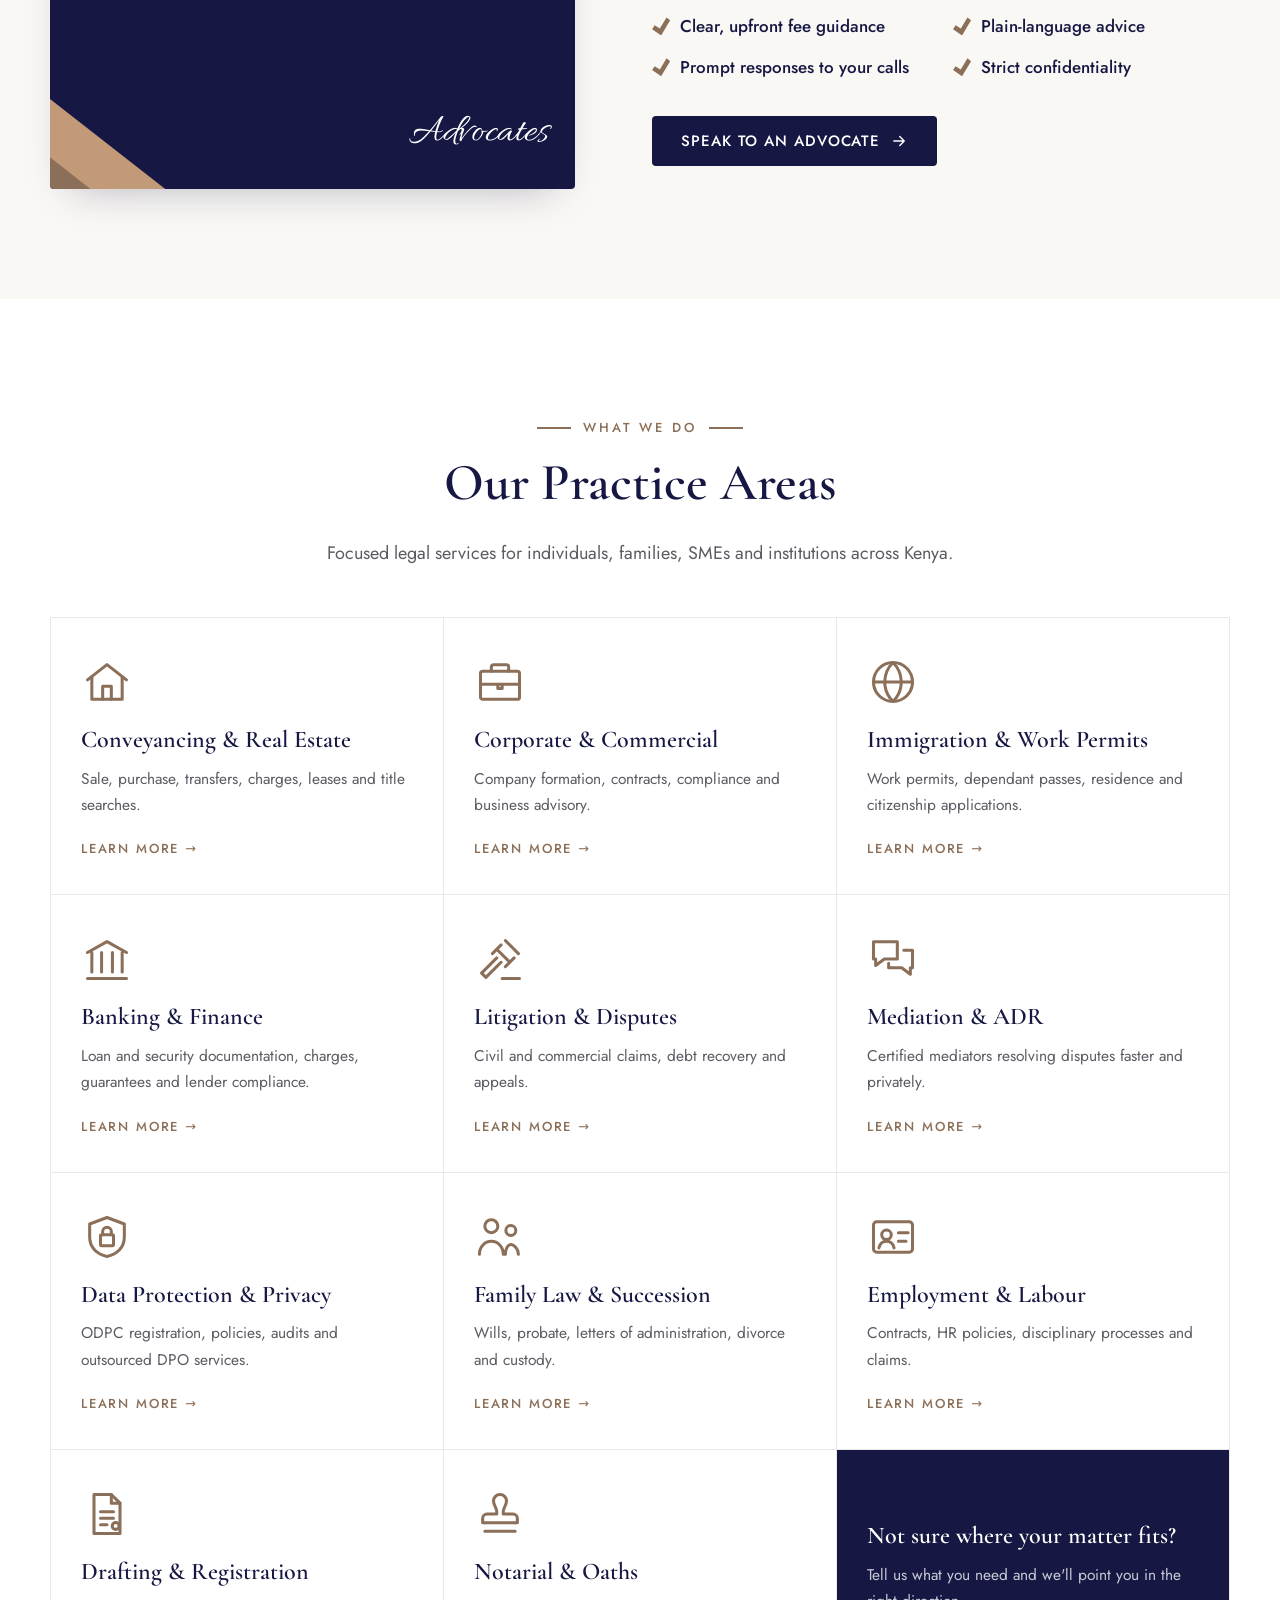
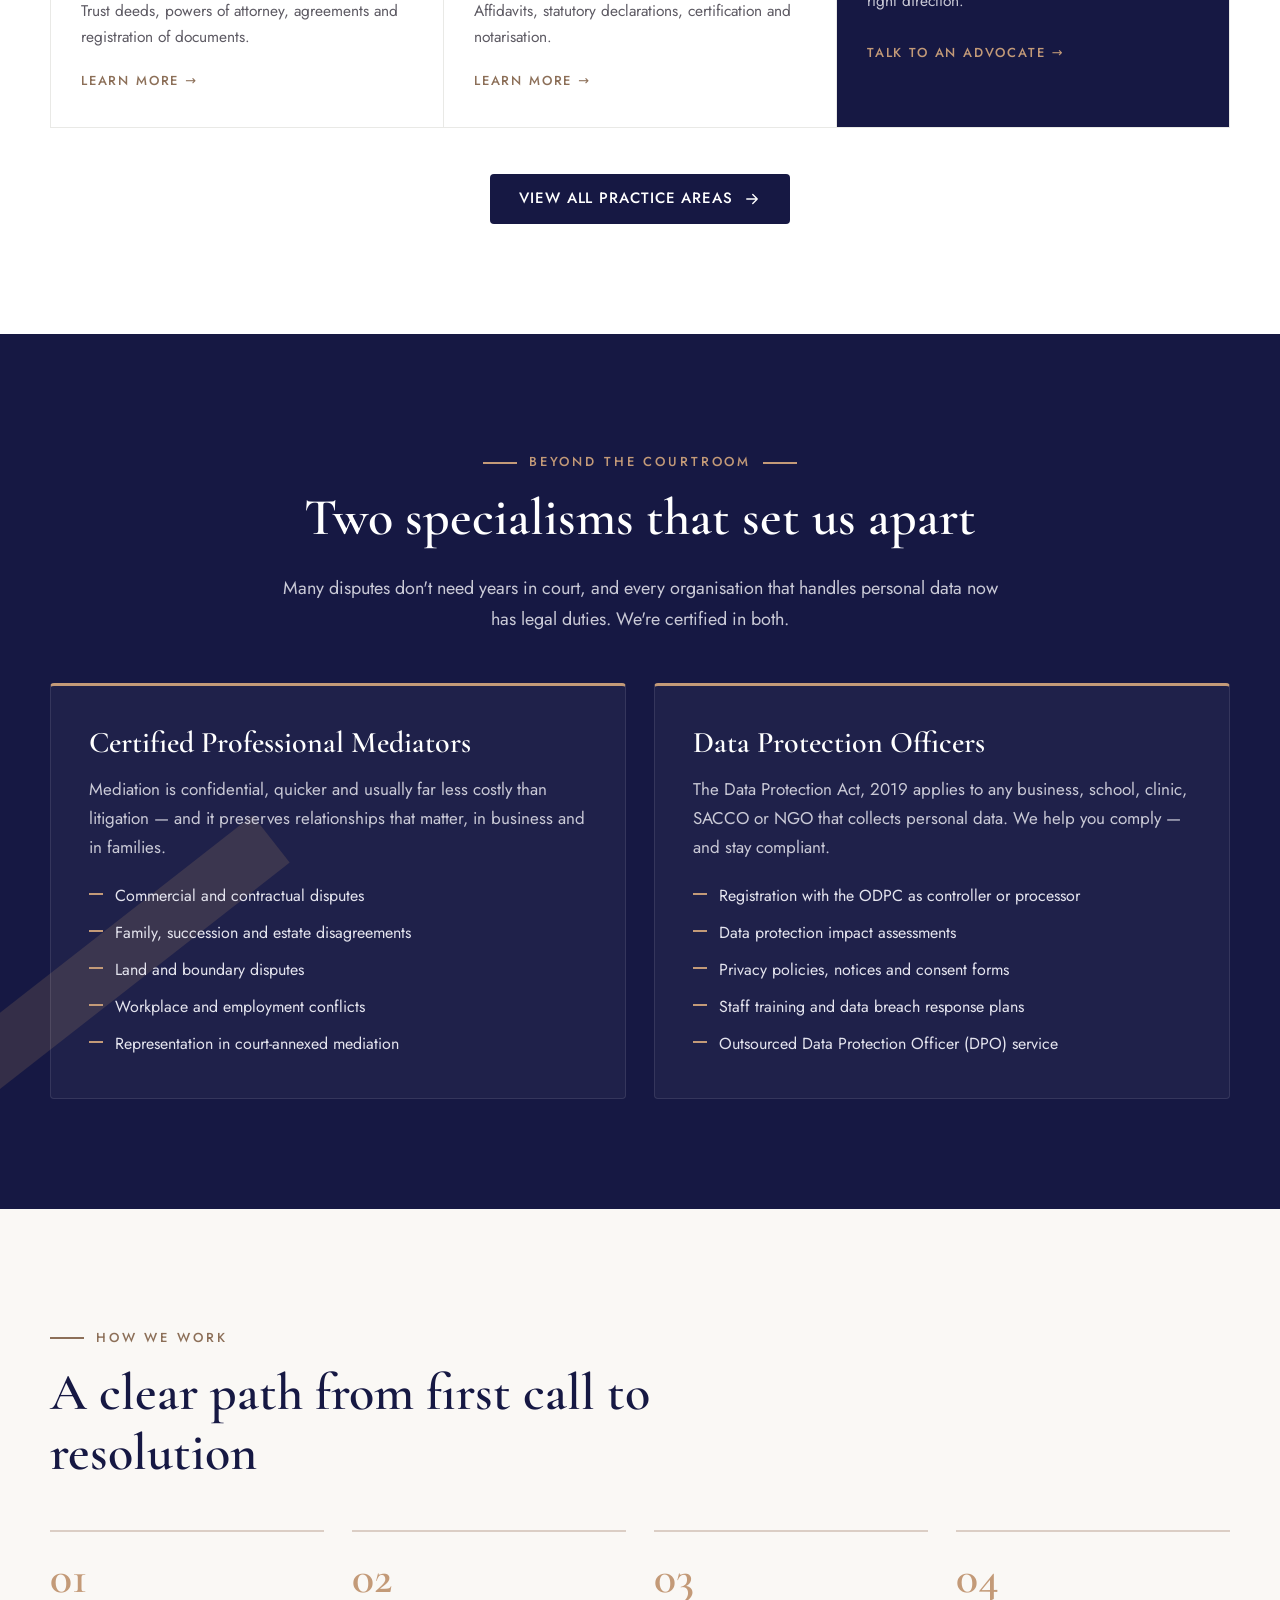
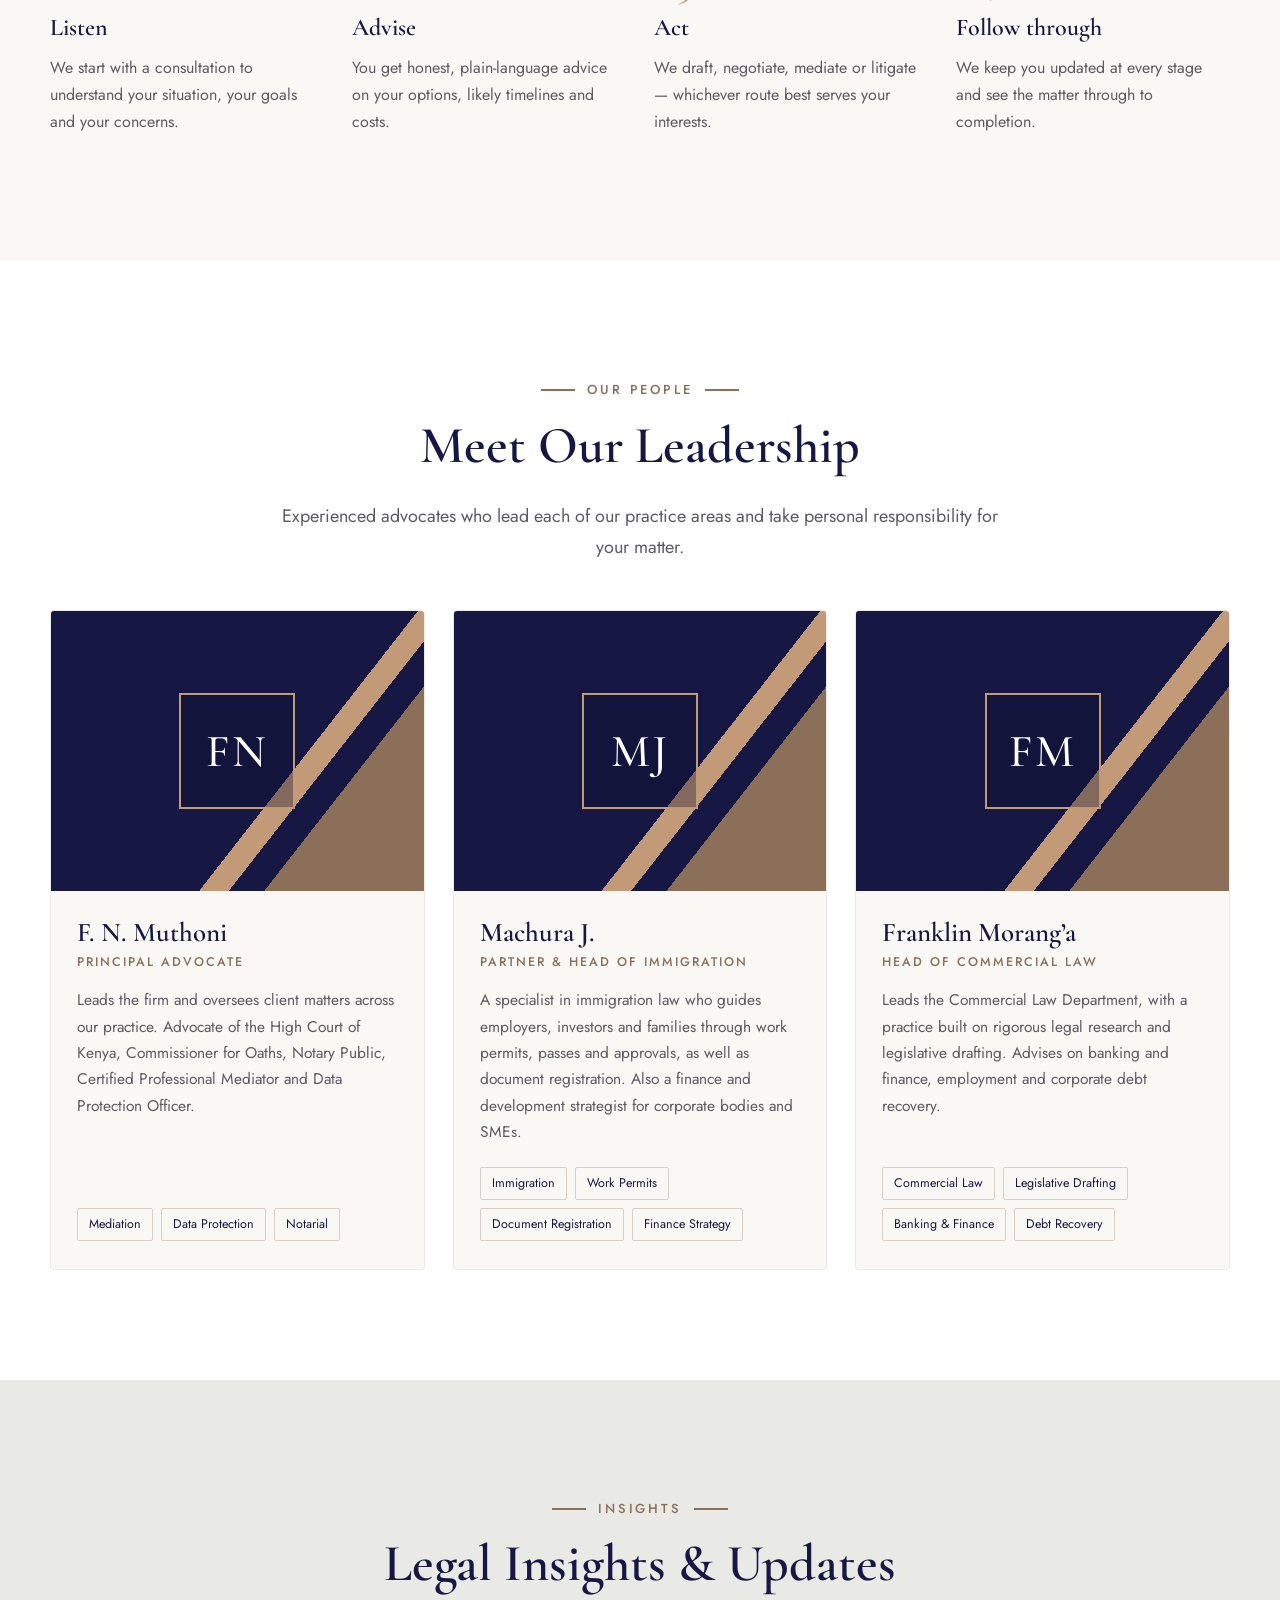
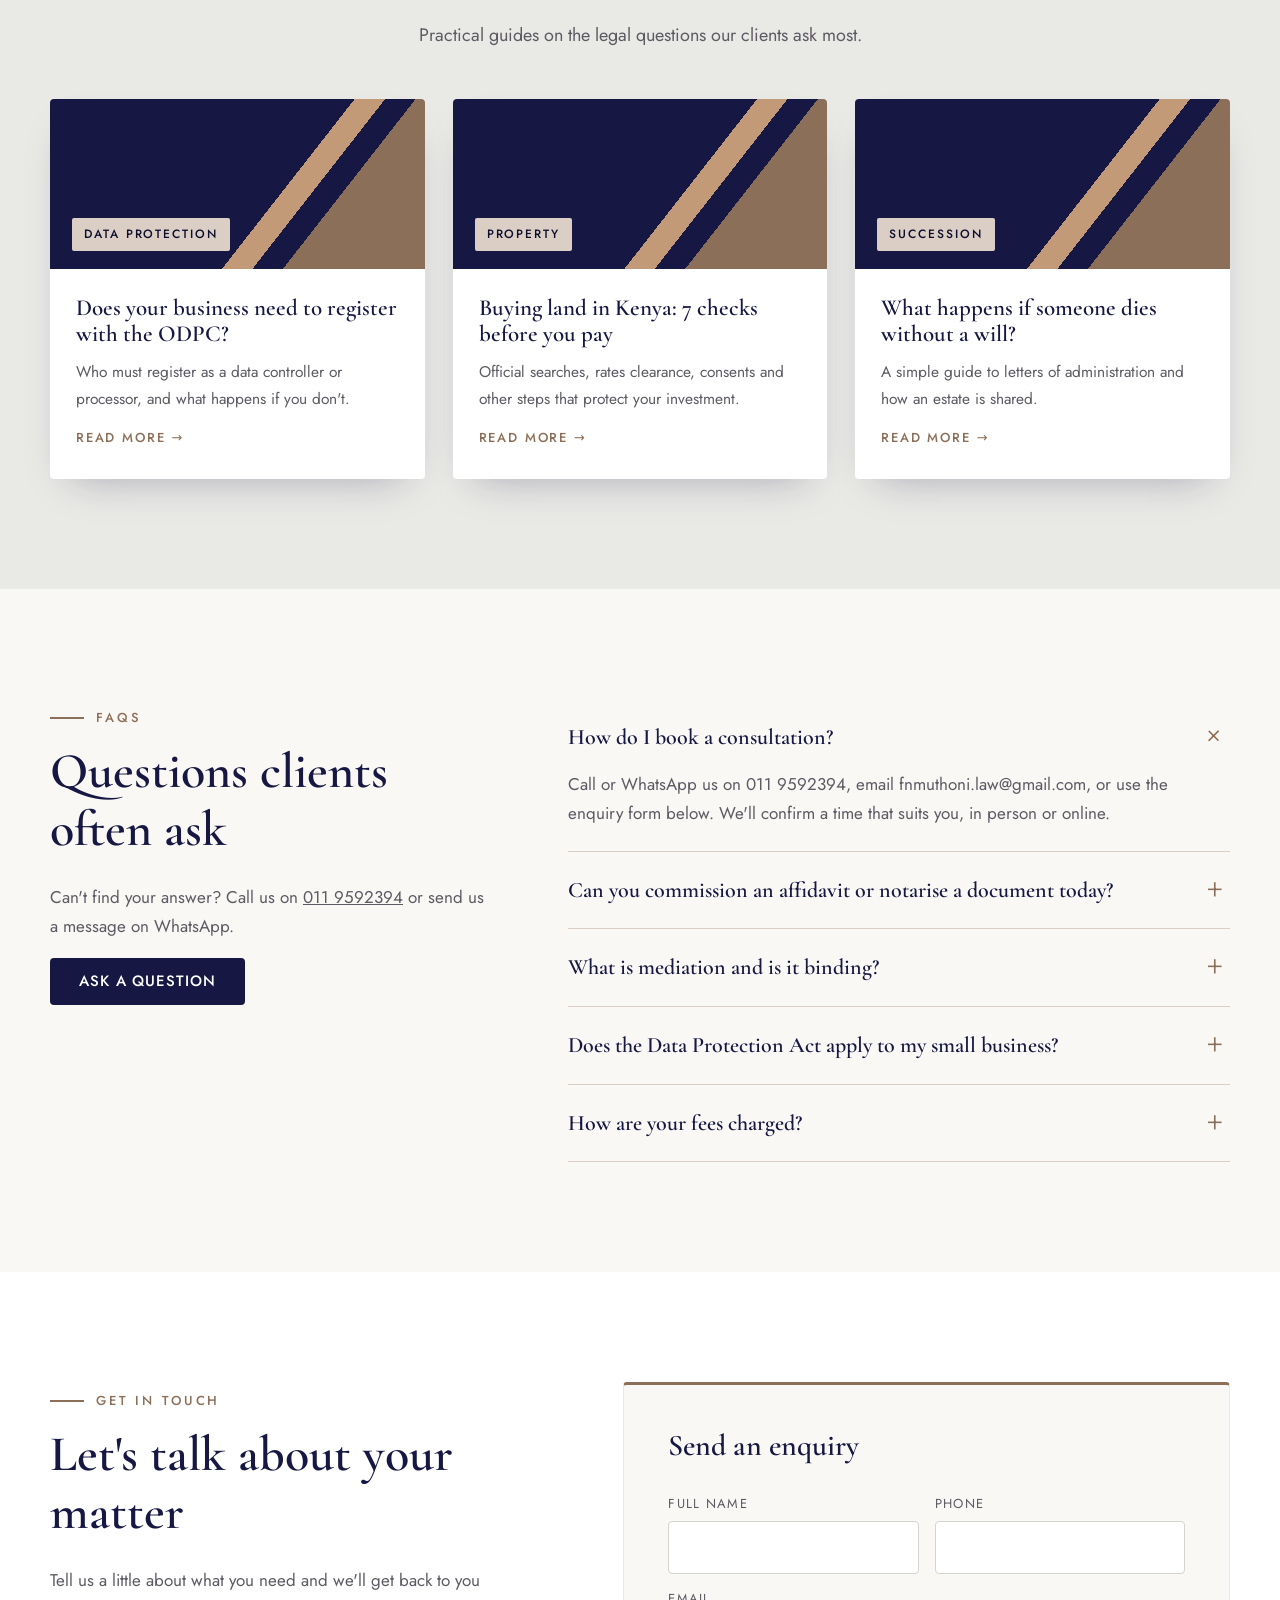
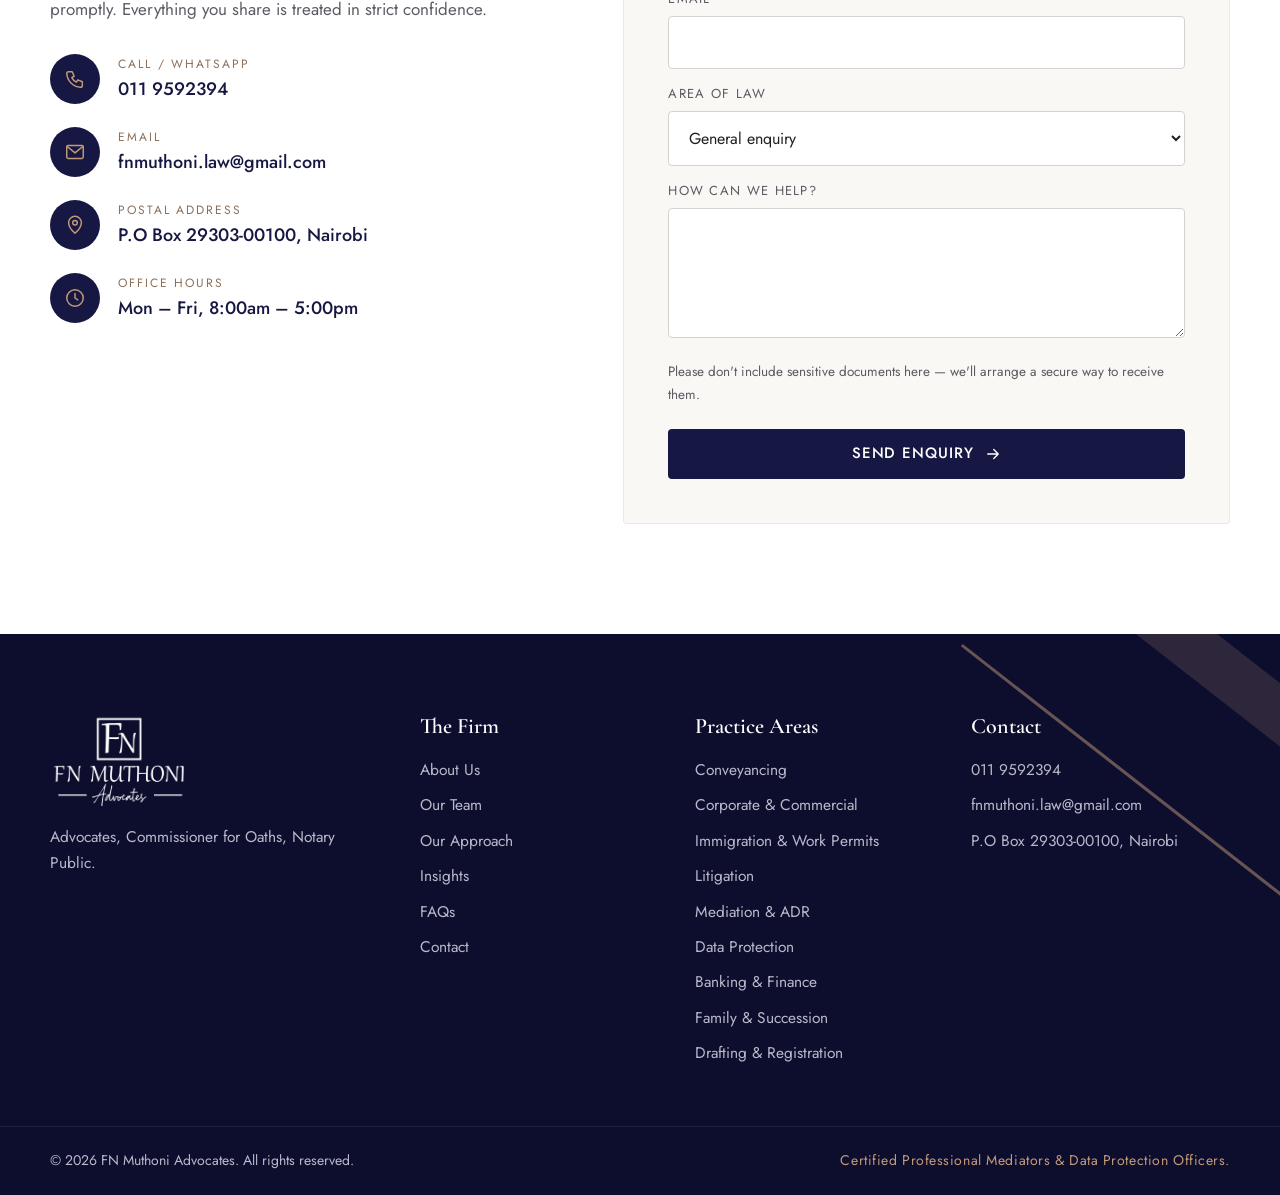
==== commit 30fae469: "Add leadership team: Machura J. and Franklin Morang'a (website + company profile) Co-Authored-By: Cl" ====
--- a/index.html
+++ b/index.html
@@ -73,7 +73,7 @@
     <nav class="nav">
       <a href="#about">About</a>
       <a href="practice-areas.html">Practice Areas</a>
-      <a href="#approach">Our Approach</a>
+      <a href="#team">Our Team</a>
       <a href="#insights">Insights</a>
       <a href="#faq">FAQs</a>
       <a href="#contact">Contact</a>
@@ -209,6 +209,46 @@
         <div class="step reveal"><h3>Advise</h3><p>You get honest, plain-language advice on your options, likely timelines and costs.</p></div>
         <div class="step reveal"><h3>Act</h3><p>We draft, negotiate, mediate or litigate — whichever route best serves your interests.</p></div>
         <div class="step reveal"><h3>Follow through</h3><p>We keep you updated at every stage and see the matter through to completion.</p></div>
+      </div>
+    </div>
+  </section>
+
+  <!-- Team -->
+  <section class="section team" id="team">
+    <div class="wrap">
+      <div class="section-head center reveal">
+        <div class="eyebrow">Our people</div>
+        <h2>Meet Our Leadership</h2>
+        <p>Experienced advocates who lead each of our practice areas and take personal responsibility for your matter.</p>
+      </div>
+      <div class="team-grid">
+        <article class="member reveal">
+          <div class="portrait"><span>FN</span></div>
+          <div class="info">
+            <h3>F. N. Muthoni</h3>
+            <div class="role">Principal Advocate</div>
+            <p>Leads the firm and oversees client matters across our practice. Advocate of the High Court of Kenya, Commissioner for Oaths, Notary Public, Certified Professional Mediator and Data Protection Officer.</p>
+            <div class="tags"><span>Mediation</span><span>Data Protection</span><span>Notarial</span></div>
+          </div>
+        </article>
+        <article class="member reveal">
+          <div class="portrait"><span>MJ</span></div>
+          <div class="info">
+            <h3>Machura J.</h3>
+            <div class="role">Partner &amp; Head of Immigration</div>
+            <p>A specialist in immigration law who guides employers, investors and families through work permits, passes and approvals, as well as document registration. Also a finance and development strategist for corporate bodies and SMEs.</p>
+            <div class="tags"><span>Immigration</span><span>Work Permits</span><span>Document Registration</span><span>Finance Strategy</span></div>
+          </div>
+        </article>
+        <article class="member reveal">
+          <div class="portrait"><span>FM</span></div>
+          <div class="info">
+            <h3>Franklin Morang&rsquo;a</h3>
+            <div class="role">Head of Commercial Law</div>
+            <p>Leads the Commercial Law Department, with a practice built on rigorous legal research and legislative drafting. Advises on banking and finance, employment and corporate debt recovery.</p>
+            <div class="tags"><span>Commercial Law</span><span>Legislative Drafting</span><span>Banking &amp; Finance</span><span>Debt Recovery</span></div>
+          </div>
+        </article>
       </div>
     </div>
   </section>
@@ -328,6 +368,7 @@
       <h4>The Firm</h4>
       <ul>
         <li><a href="#about">About Us</a></li>
+        <li><a href="#team">Our Team</a></li>
         <li><a href="#approach">Our Approach</a></li>
         <li><a href="#insights">Insights</a></li>
         <li><a href="#faq">FAQs</a></li>
--- a/styles.css
+++ b/styles.css
@@ -230,6 +230,26 @@
 .post p { font-size: 15.5px; color: var(--muted); }
 .post .more { margin-top: auto; font-size: 13px; letter-spacing: .14em; text-transform: uppercase; color: var(--bronze); font-weight: 500; text-decoration: none; }
 
+/* Team */
+.team { background: var(--white); }
+.team-grid { display: grid; grid-template-columns: repeat(3, 1fr); gap: 28px; }
+.member { background: var(--paper); border: 1px solid var(--mist); border-radius: var(--radius); overflow: hidden; display: flex; flex-direction: column; }
+.member .portrait {
+  position: relative; aspect-ratio: 4/3; display: grid; place-items: center; overflow: hidden;
+  background: linear-gradient(128deg, var(--navy) 0 62%, var(--tan) 62% 67%, var(--navy) 67% 73%, var(--bronze) 73% 100%);
+}
+.member .portrait span {
+  width: 116px; height: 116px; display: grid; place-items: center; border: 2px solid var(--tan);
+  font: 500 46px/1 var(--serif); color: var(--white); letter-spacing: .04em; background: rgba(13, 14, 46, .35);
+}
+.member .info { padding: 26px 26px 28px; display: flex; flex-direction: column; flex: 1; }
+.member h3 { font-size: 27px; margin-bottom: 4px; }
+.member .role { font-size: 12.5px; letter-spacing: .16em; text-transform: uppercase; color: var(--bronze); font-weight: 500; margin-bottom: 14px; }
+.member p { font-size: 15.5px; color: var(--muted); }
+.member .tags { display: flex; flex-wrap: wrap; gap: 8px; margin-top: auto; padding-top: 6px; }
+.member .tags span { font-size: 12.5px; padding: 5px 11px; border: 1px solid var(--sand); color: var(--navy); border-radius: 2px; }
+@media (max-width: 920px) { .team-grid { grid-template-columns: 1fr; max-width: 520px; margin-inline: auto; } }
+
 /* FAQ */
 .faq-wrap { display: grid; grid-template-columns: .8fr 1.2fr; gap: clamp(40px, 6vw, 80px); align-items: start; }
 .faq details { border-bottom: 1px solid var(--sand); padding: 6px 0; }
